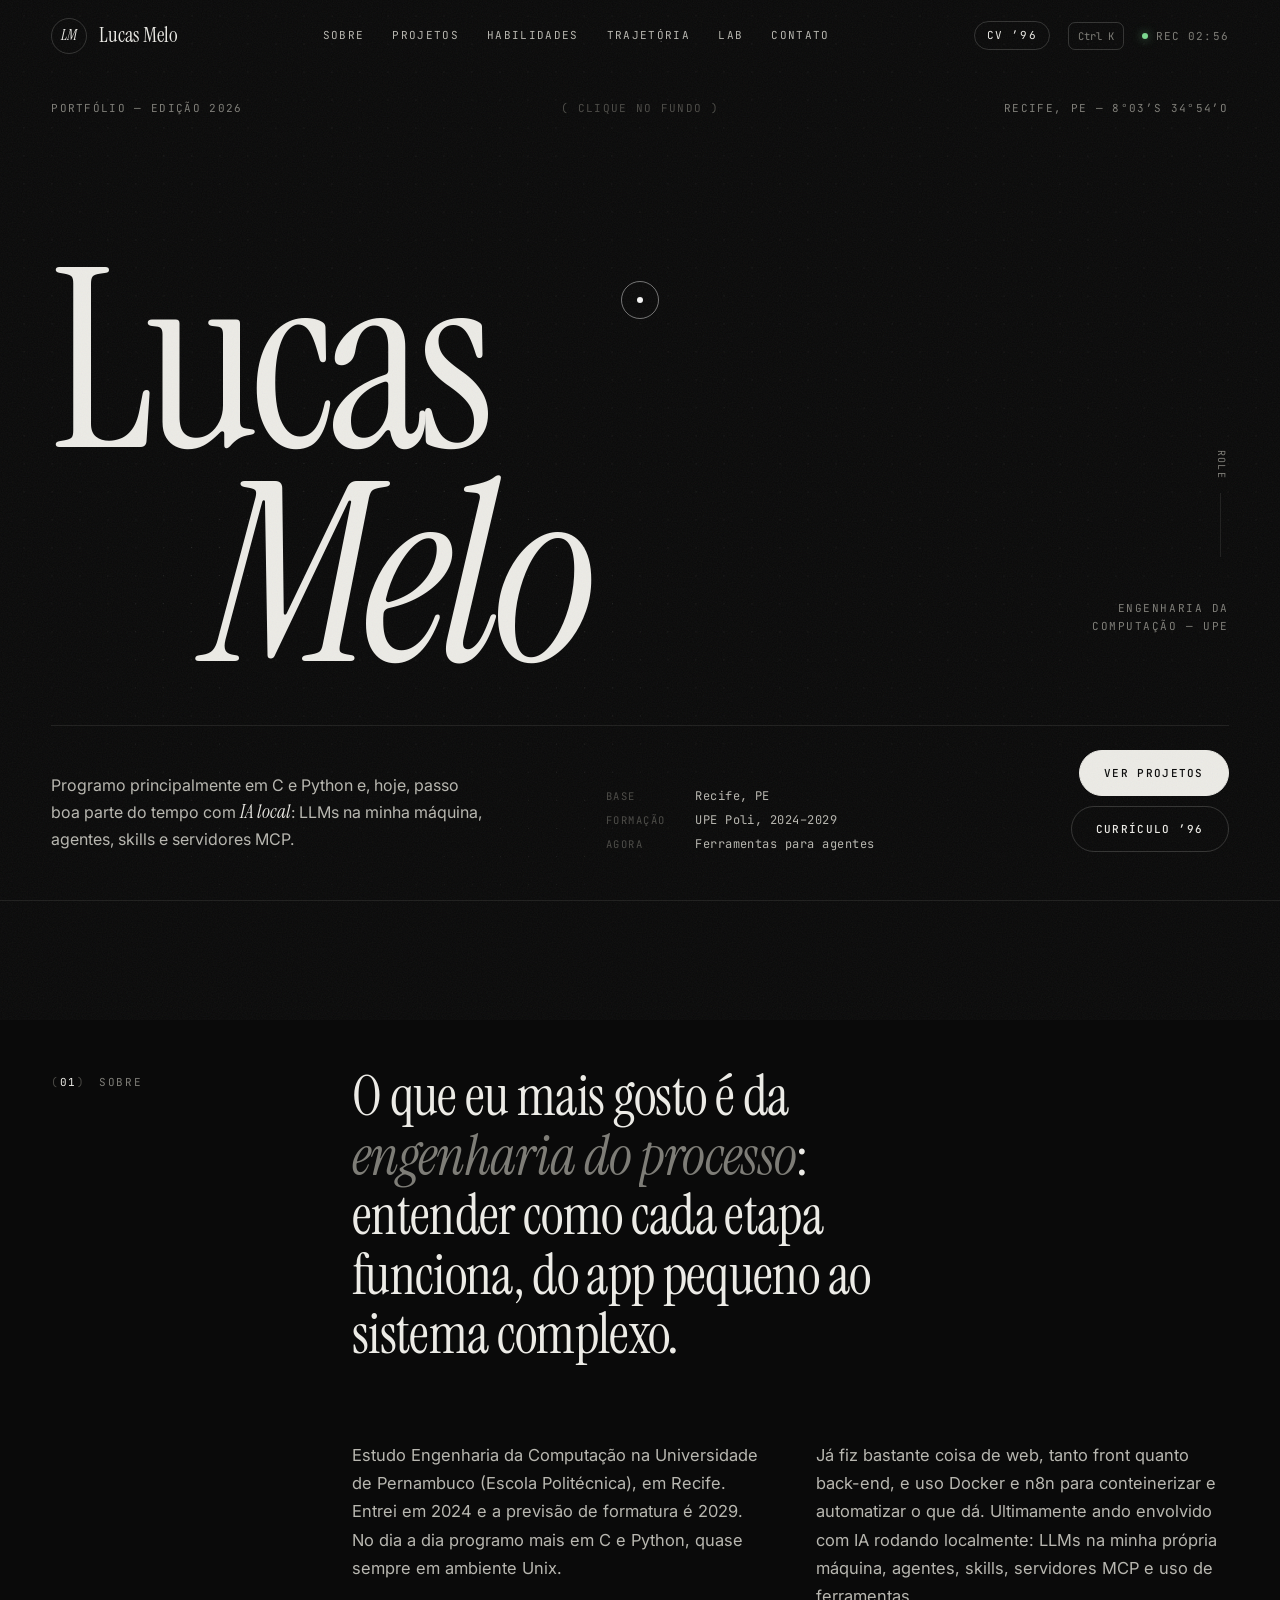
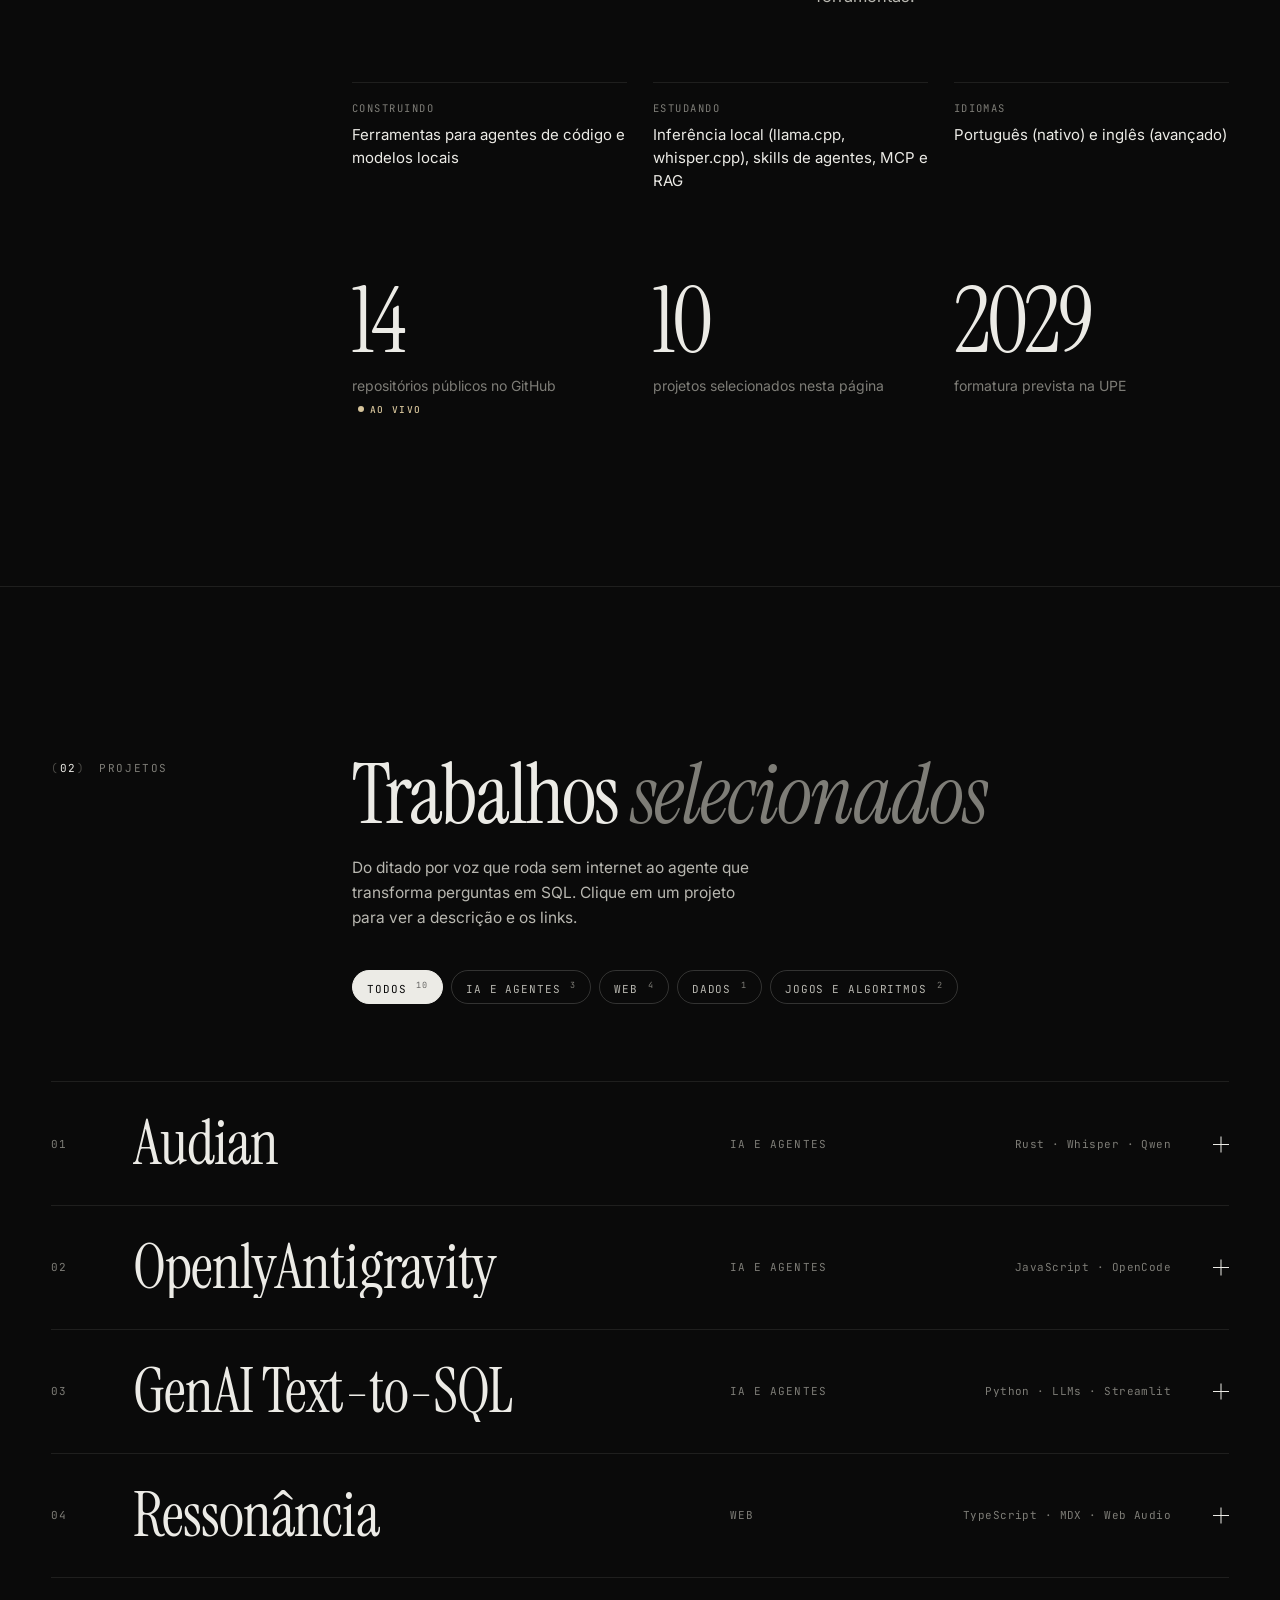
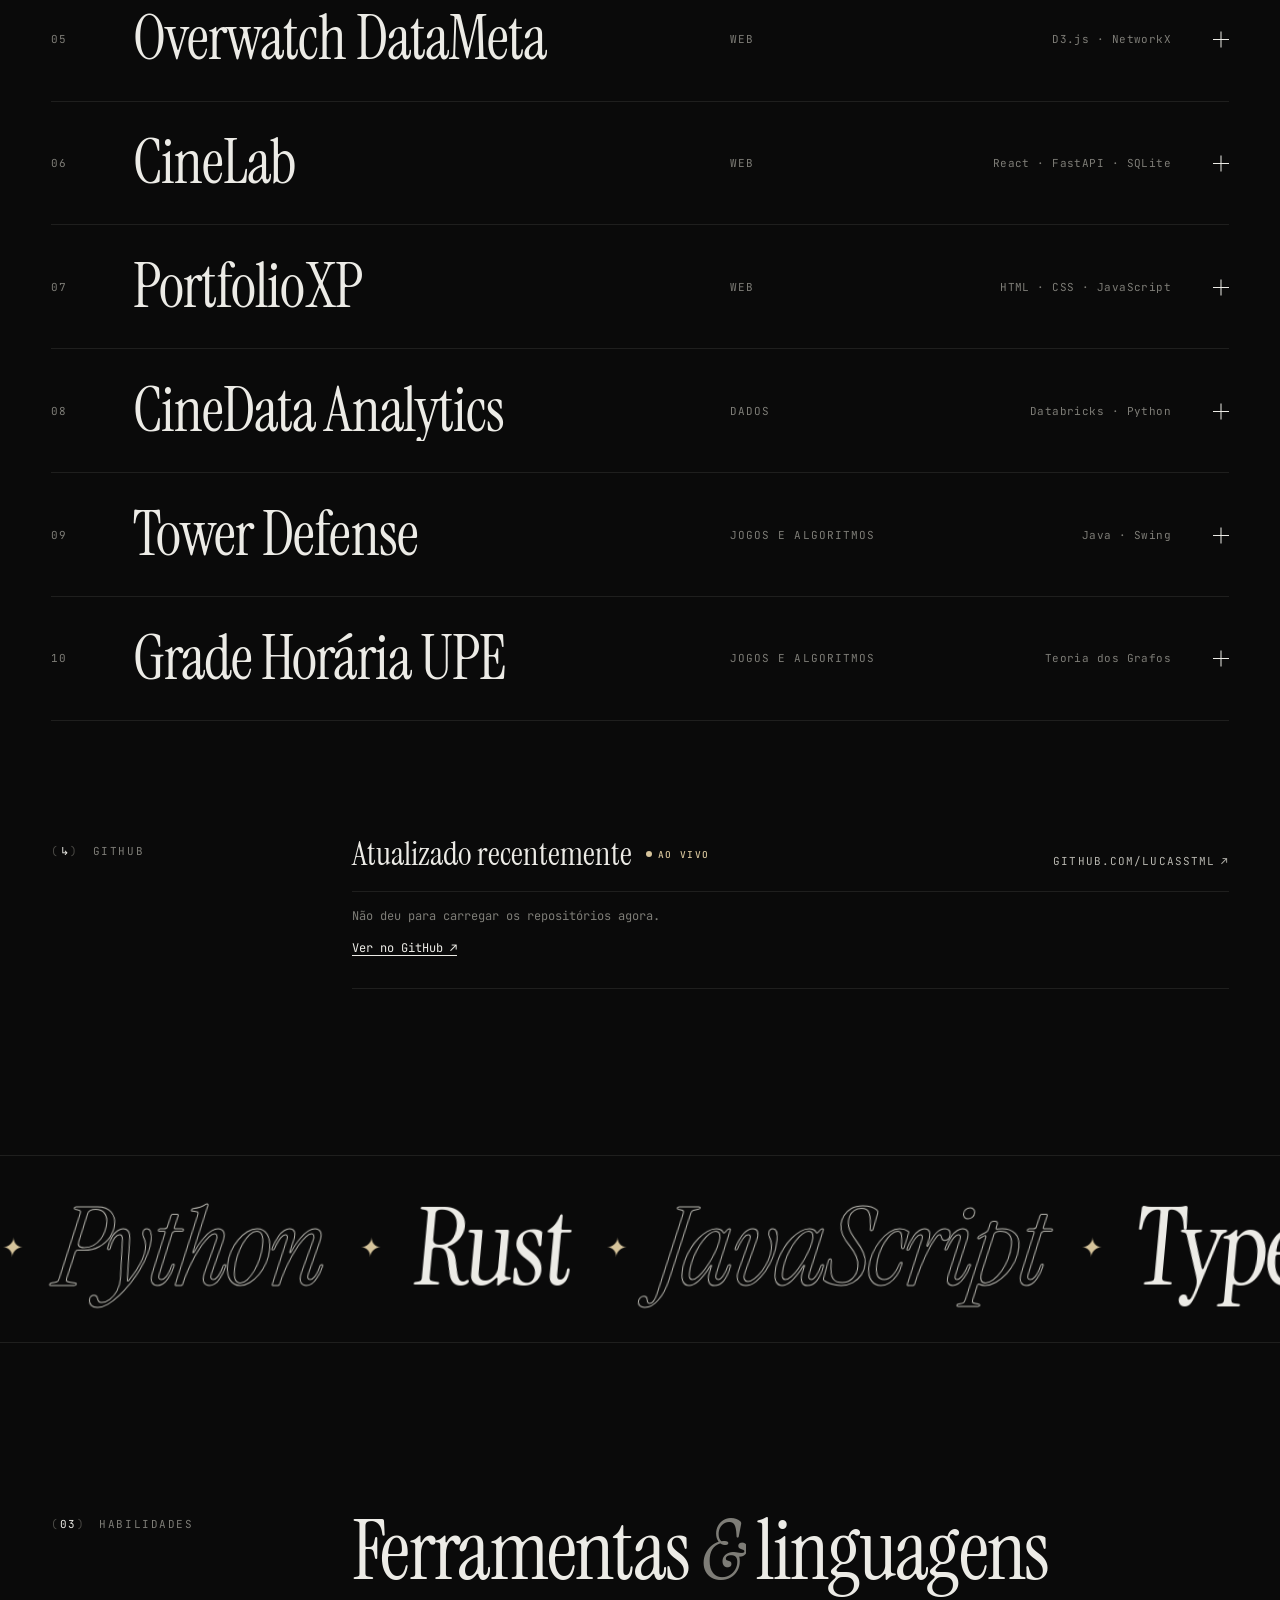
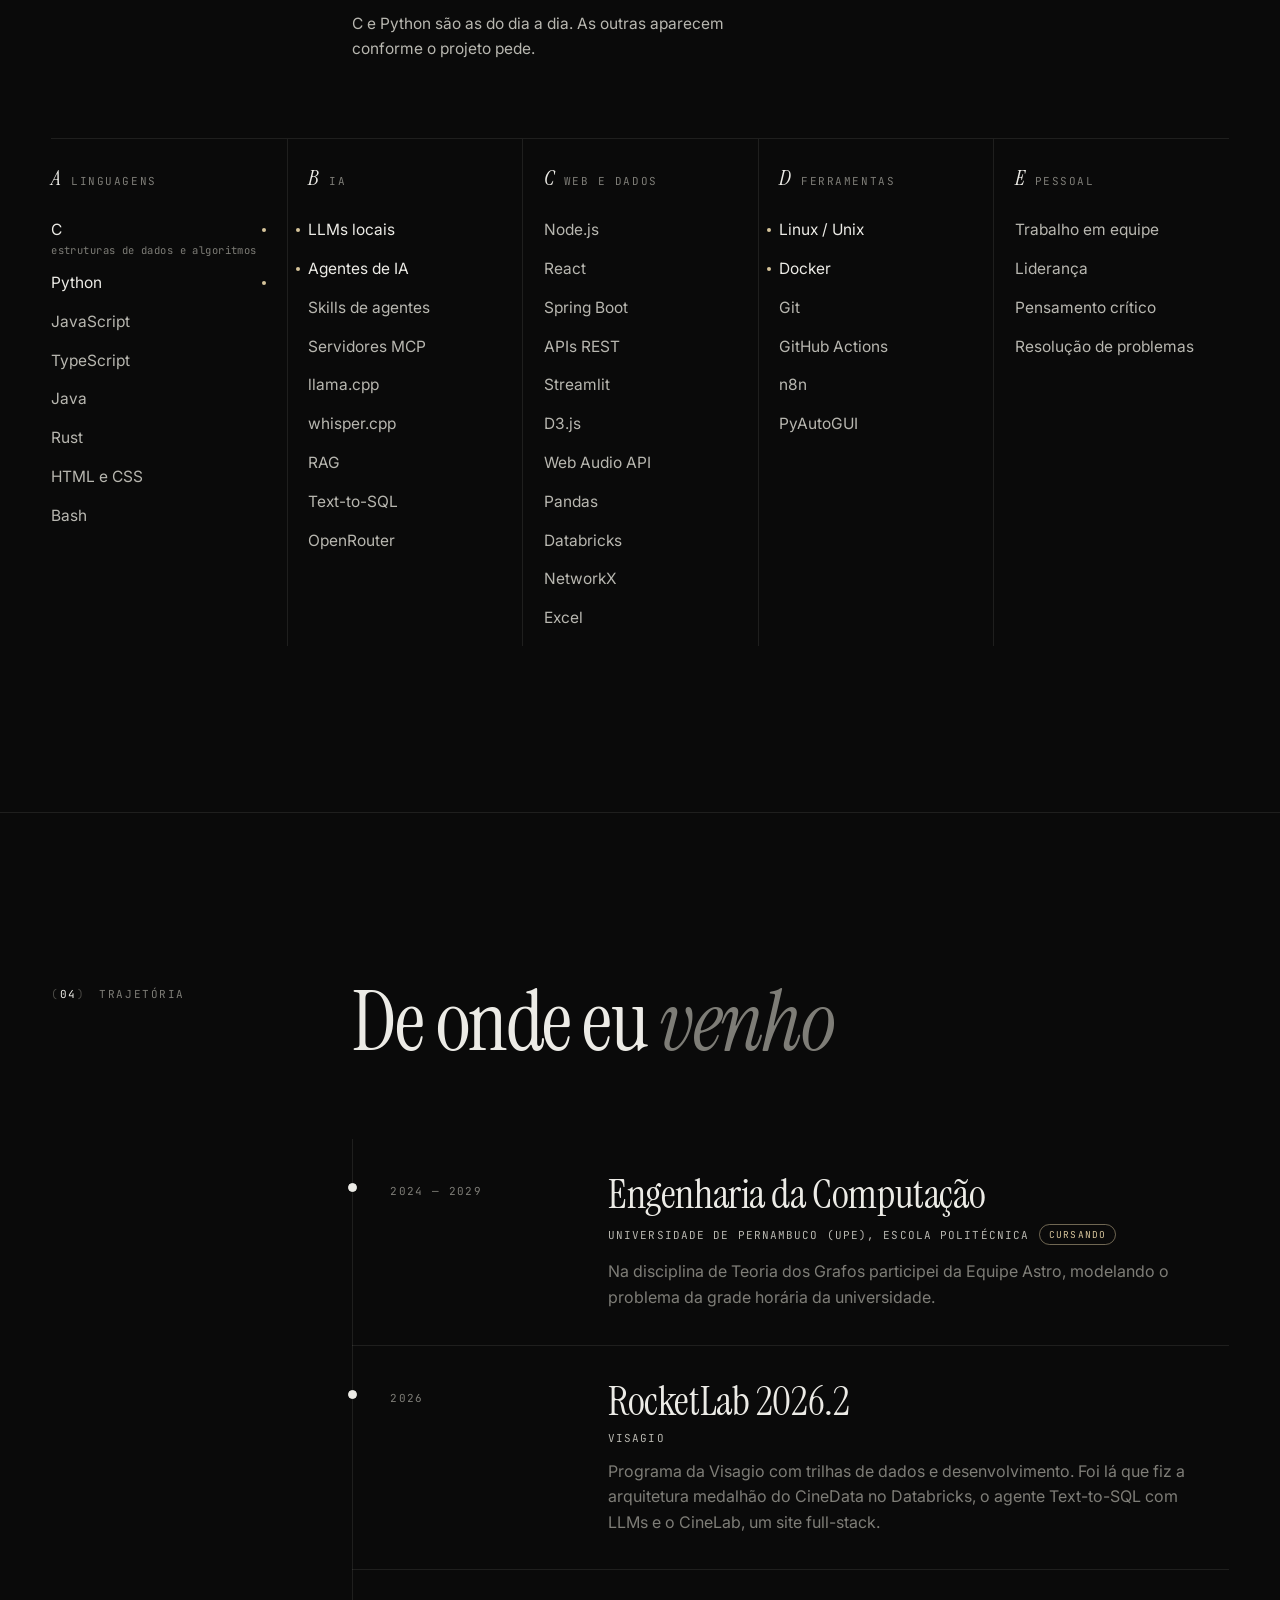
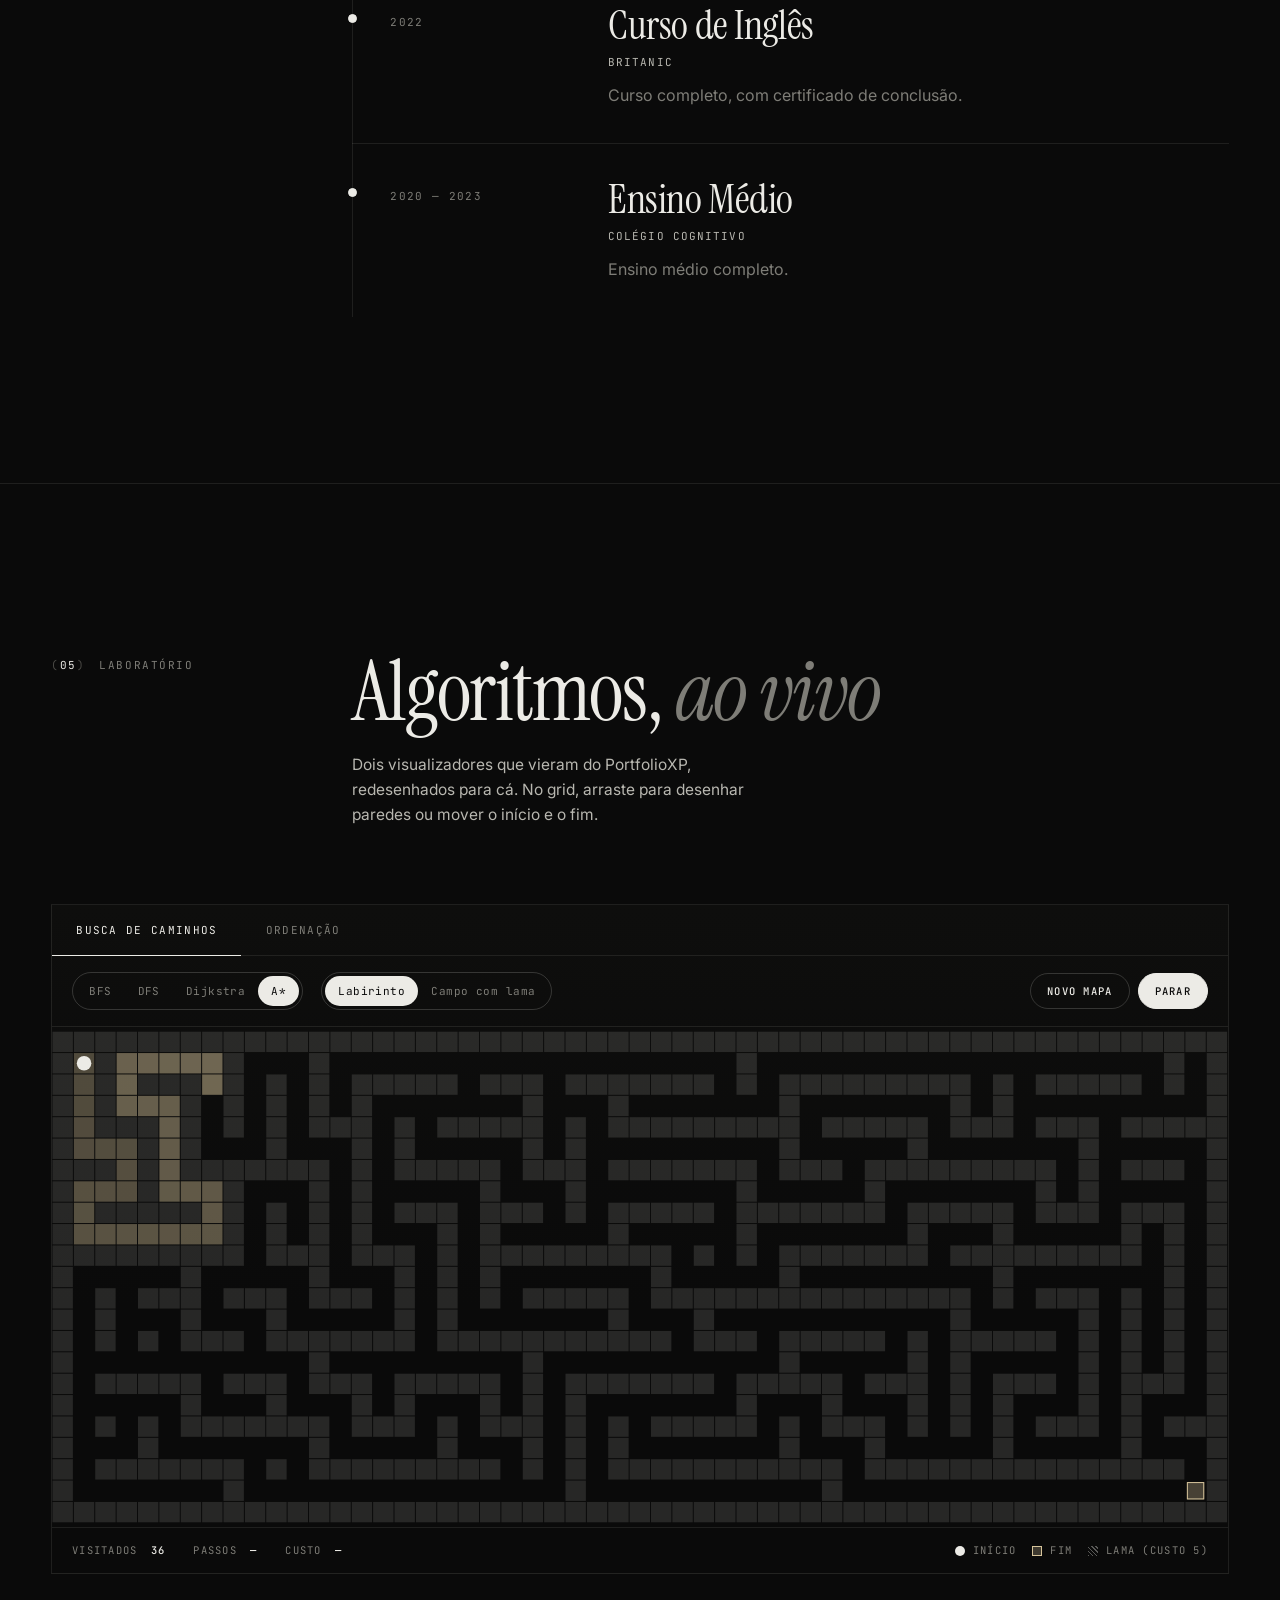
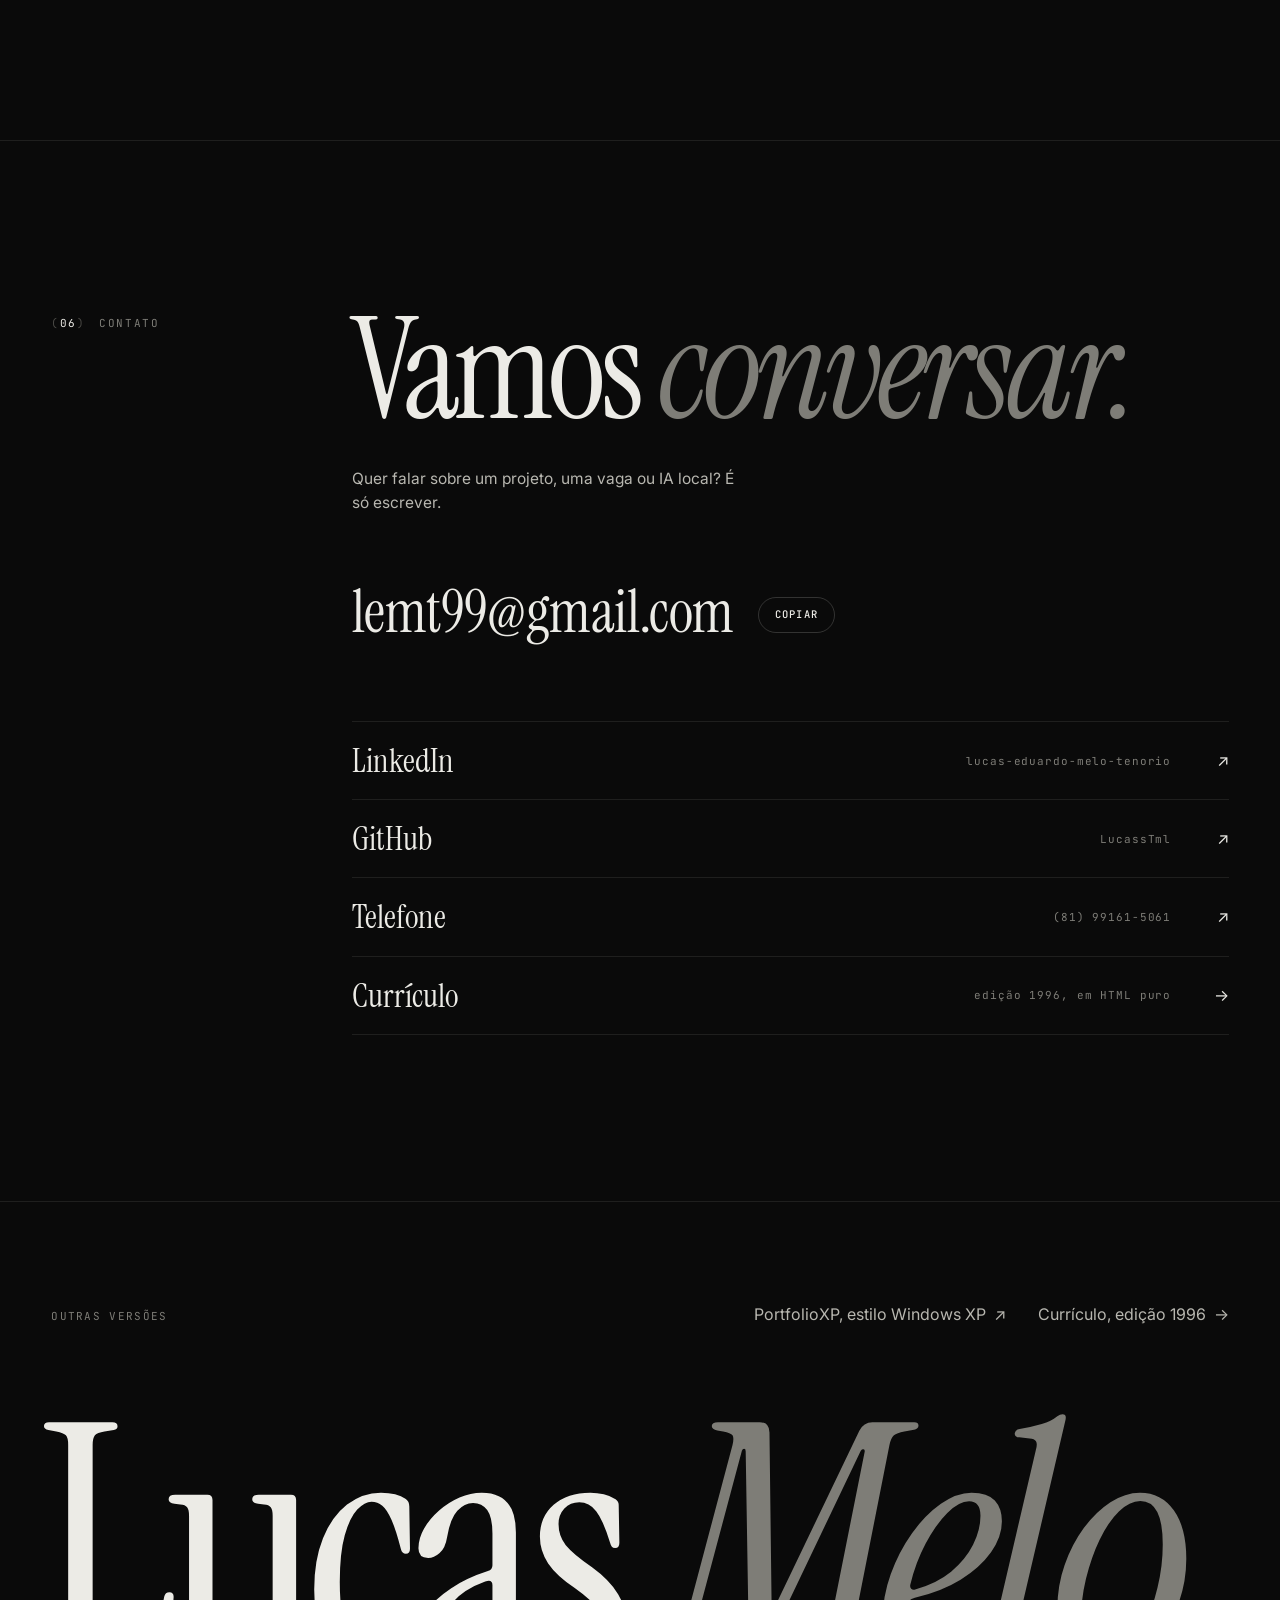
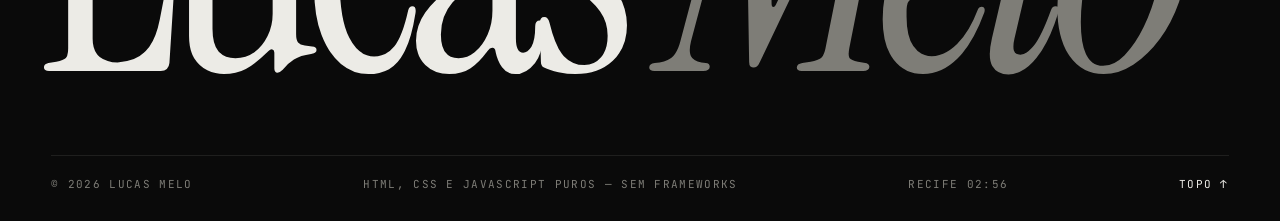
==== index.html @ accea0d7 "Portfólio moderno: preto, tipografia editorial e animações Mesmo conteúdo do PortfolioXP num site de" ====
<!DOCTYPE html>
<html lang="pt-BR">
<head>
<meta charset="UTF-8">
<meta name="viewport" content="width=device-width, initial-scale=1, viewport-fit=cover">
<title>Lucas Melo — Engenharia da Computação</title>
<meta name="description" content="Portfólio do Lucas Melo, estudante de Engenharia da Computação na UPE (Recife). Projetos com IA local, agentes, web e dados, trajetória e contato.">
<meta name="author" content="Lucas Melo">
<meta name="theme-color" content="#0a0a0a">
<meta name="color-scheme" content="dark">
<link rel="canonical" href="https://lucasstml.github.io/lucas-melo/">
<link rel="icon" href="assets/img/favicon.svg" type="image/svg+xml">
<meta property="og:type" content="website">
<meta property="og:locale" content="pt_BR">
<meta property="og:title" content="Lucas Melo — Engenharia da Computação">
<meta property="og:description" content="Projetos com IA local, agentes, web e dados. Estudante de Engenharia da Computação na UPE, em Recife.">
<meta property="og:url" content="https://lucasstml.github.io/lucas-melo/">
<script>
/* Marca que há JavaScript e decide, antes da primeira pintura, se a abertura roda.
   Se o main.js não carregar, a classe sai e o conteúdo aparece sem animação. */
(function(){
  var d=document.documentElement; d.classList.add('js');
  try{ if(sessionStorage.getItem('lm:intro')||matchMedia('(prefers-reduced-motion: reduce)').matches) d.classList.add('no-intro'); }catch(e){}
  setTimeout(function(){ if(!window.__lm) d.classList.remove('js'); }, 3000);
})();
</script>
<link rel="preconnect" href="https://fonts.googleapis.com">
<link rel="preconnect" href="https://fonts.gstatic.com" crossorigin>
<link rel="stylesheet" href="https://fonts.googleapis.com/css2?family=Instrument+Serif:ital@0;1&family=Inter:wght@300;400;500&family=JetBrains+Mono:wght@400;500&display=swap">
<link rel="stylesheet" href="assets/css/style.css?v=1.0.0">
<script src="assets/js/main.js?v=1.0.0" defer></script>
<script src="assets/js/lab.js?v=1.0.0" defer></script>
<script type="application/ld+json">
{
  "@context":"https://schema.org",
  "@type":"Person",
  "name":"Lucas Melo",
  "alternateName":"Lucas Eduardo Melo Tenorio",
  "url":"https://lucasstml.github.io/lucas-melo/",
  "jobTitle":"Estudante de Engenharia da Computação",
  "alumniOf":{"@type":"CollegeOrUniversity","name":"Universidade de Pernambuco (UPE), Escola Politécnica"},
  "address":{"@type":"PostalAddress","addressLocality":"Recife","addressRegion":"PE","addressCountry":"BR"},
  "knowsAbout":["C","Python","Rust","JavaScript","LLMs locais","Agentes de IA","MCP","Docker"],
  "sameAs":["https://github.com/LucassTml","https://www.linkedin.com/in/lucas-eduardo-melo-tenorio-05326a311/"]
}
</script>
</head>
<body>

<a class="skip" href="#conteudo">Pular para o conteúdo</a>

<!-- Abertura -->
<div class="intro" aria-hidden="true">
  <div class="intro-inner">
    <p class="intro-name"><span style="--i:0">L</span><span style="--i:1">u</span><span style="--i:2">c</span><span style="--i:3">a</span><span style="--i:4">s</span><span class="sp"></span><em><span style="--i:5">M</span><span style="--i:6">e</span><span style="--i:7">l</span><span style="--i:8">o</span></em></p>
    <div class="intro-bar"><span></span></div>
    <div class="intro-meta"><span>Portfólio — 2026</span><span class="intro-count">000</span></div>
  </div>
</div>

<!-- Cursor -->
<div class="cursor" aria-hidden="true">
  <div class="cursor-ring"><span class="cursor-label"></span></div>
  <div class="cursor-dot"></div>
</div>

<div class="progress" aria-hidden="true"></div>

<!-- Navegação -->
<header class="nav" data-nav>
  <a class="brand" href="#topo" aria-label="Lucas Melo, voltar ao topo"><span class="brand-mark">LM</span><span class="brand-name">Lucas Melo</span></a>
  <nav class="nav-links" aria-label="Principal">
    <a href="#sobre" data-roll>Sobre</a>
    <a href="#projetos" data-roll>Projetos</a>
    <a href="#habilidades" data-roll>Habilidades</a>
    <a href="#trajetoria" data-roll>Trajetória</a>
    <a href="#lab" data-roll>Lab</a>
    <a href="#contato" data-roll>Contato</a>
  </nav>
  <div class="nav-right">
    <a class="nav-cv" href="curriculo/" data-roll data-cursor="1996">CV ’96</a>
    <button class="kbd" type="button" data-palette-open aria-label="Abrir a paleta de comandos (Ctrl + K)"><span data-mod>Ctrl</span> K</button>
    <span class="clock" title="Hora local em Recife"><span class="clock-dot"></span>REC <time data-clock>--:--</time></span>
    <button class="menu-btn" type="button" aria-expanded="false" aria-controls="menu" data-menu-btn><span>Menu</span><i></i></button>
  </div>
</header>

<div class="menu" id="menu" data-menu hidden>
  <nav aria-label="Menu">
    <a href="#sobre" style="--i:0"><small>01</small>Sobre</a>
    <a href="#projetos" style="--i:1"><small>02</small>Projetos</a>
    <a href="#habilidades" style="--i:2"><small>03</small>Habilidades</a>
    <a href="#trajetoria" style="--i:3"><small>04</small>Trajetória</a>
    <a href="#lab" style="--i:4"><small>05</small>Laboratório</a>
    <a href="#contato" style="--i:5"><small>06</small>Contato</a>
  </nav>
  <div class="menu-foot">
    <a href="curriculo/">Currículo, edição 1996 →</a>
    <a href="https://lucasstml.github.io/PortfolioXP/" target="_blank" rel="noopener">PortfolioXP ↗</a>
  </div>
</div>

<main id="conteudo">

  <!-- HERO -->
  <section class="hero" id="topo" aria-label="Apresentação">
    <canvas class="hero-canvas" aria-hidden="true"></canvas>
    <div class="hero-inner wrap">
      <div class="hero-top">
        <p class="mono hero-in" style="--d:0">Portfólio — Edição 2026</p>
        <p class="mono hero-in" style="--d:1">Recife, PE — 8°03′S 34°54′O</p>
      </div>
      <div class="hero-title-wrap">
        <h1 class="hero-title" aria-label="Lucas Melo">
          <span class="line"><span class="chars" data-chars aria-hidden="true">Lucas</span></span>
          <span class="line"><em class="chars" data-chars aria-hidden="true">Melo</em></span>
        </h1>
        <p class="hero-role hero-in" style="--d:6">Engenharia da<br>Computação — UPE</p>
      </div>
      <div class="hero-bottom">
        <p class="hero-lead hero-in" style="--d:4">Programo principalmente em C e Python e, hoje, passo boa parte do tempo com <em>IA local</em>: LLMs na minha máquina, agentes, skills e servidores MCP.</p>
        <ul class="hero-facts hero-in" style="--d:5">
          <li><span>Base</span>Recife, PE</li>
          <li><span>Formação</span>UPE Poli, 2024–2029</li>
          <li><span>Agora</span>Ferramentas para agentes</li>
        </ul>
        <div class="hero-cta hero-in" style="--d:6">
          <a class="btn btn-solid" href="#projetos" data-magnetic><span>Ver projetos</span></a>
          <a class="btn" href="curriculo/" data-magnetic data-cursor="1996"><span>Currículo ’96</span></a>
        </div>
      </div>
      <a class="scroll-cue hero-in" style="--d:7" href="#sobre" aria-label="Rolar até Sobre"><span class="mono">Role</span><span class="scroll-line"></span></a>
    </div>
    <p class="hero-hint mono" aria-hidden="true">clique no fundo</p>
  </section>

  <!-- SOBRE -->
  <section class="section" id="sobre">
    <div class="wrap grid">
      <p class="label" data-reveal><span>01</span><b data-scramble>Sobre</b></p>
      <div class="col-main">
        <h2 class="statement" data-split>O que eu mais gosto é da <em>engenharia do processo</em>: entender como cada etapa funciona, do app pequeno ao sistema complexo.</h2>
        <div class="about-cols">
          <p data-reveal>Estudo Engenharia da Computação na Universidade de Pernambuco (Escola Politécnica), em Recife. Entrei em 2024 e a previsão de formatura é 2029. No dia a dia programo mais em C e Python, quase sempre em ambiente Unix.</p>
          <p data-reveal style="--rd:1">Já fiz bastante coisa de web, tanto front quanto back-end, e uso Docker e n8n para conteinerizar e automatizar o que dá. Ultimamente ando envolvido com IA rodando localmente: LLMs na minha própria máquina, agentes, skills, servidores MCP e uso de ferramentas.</p>
        </div>
        <dl class="facts">
          <div data-reveal><dt>Construindo</dt><dd>Ferramentas para agentes de código e modelos locais</dd></div>
          <div data-reveal style="--rd:1"><dt>Estudando</dt><dd>Inferência local (llama.cpp, whisper.cpp), skills de agentes, MCP e RAG</dd></div>
          <div data-reveal style="--rd:2"><dt>Idiomas</dt><dd>Português (nativo) e inglês (avançado)</dd></div>
        </dl>
        <div class="stats">
          <div class="stat" data-reveal><b data-count="14" data-gh-count>14</b><span>repositórios públicos no GitHub <i class="live" title="Atualizado pela API do GitHub">ao vivo</i></span></div>
          <div class="stat" data-reveal style="--rd:1"><b data-count="10">10</b><span>projetos selecionados nesta página</span></div>
          <div class="stat" data-reveal style="--rd:2"><b data-count="2029" data-from="2024">2029</b><span>formatura prevista na UPE</span></div>
        </div>
      </div>
    </div>
  </section>

  <!-- PROJETOS -->
  <section class="section" id="projetos">
    <div class="wrap grid">
      <p class="label" data-reveal><span>02</span><b data-scramble>Projetos</b></p>
      <div class="col-main">
        <div class="section-head">
          <h2 class="title" data-split>Trabalhos <em>selecionados</em></h2>
          <p class="section-sub" data-reveal>Do ditado por voz que roda sem internet ao agente que transforma perguntas em SQL. Clique em um projeto para ver a descrição e os links.</p>
        </div>
        <div class="filters" role="toolbar" aria-label="Filtrar projetos" data-reveal>
          <button class="filter" type="button" data-filter="all" aria-pressed="true">Todos <sup>10</sup></button>
          <button class="filter" type="button" data-filter="ia" aria-pressed="false">IA e agentes <sup>3</sup></button>
          <button class="filter" type="button" data-filter="web" aria-pressed="false">Web <sup>4</sup></button>
          <button class="filter" type="button" data-filter="dados" aria-pressed="false">Dados <sup>1</sup></button>
          <button class="filter" type="button" data-filter="jogos" aria-pressed="false">Jogos e algoritmos <sup>2</sup></button>
        </div>
      </div>
    </div>

    <div class="wrap">
      <ol class="projects" data-projects>
        <li class="project" data-cat="ia" data-preview="audian" id="projeto-audian">
          <div class="project-clip">
            <button class="project-row" type="button" aria-expanded="false" aria-controls="pd-audian" data-cursor="abrir">
              <span class="p-num">01</span><span class="p-name">Audian</span><span class="p-cat">IA e agentes</span><span class="p-stack">Rust · Whisper · Qwen</span><span class="p-icon" aria-hidden="true"></span>
            </button>
            <div class="project-detail" id="pd-audian">
              <div class="pd-inner">
                <p>Ditado por voz para Windows, open-source e inspirado no Wispr Flow. O reconhecimento de fala (Whisper ou Parakeet) e um LLM pequeno (Qwen) rodam no próprio computador, sem internet, e transformam o que você fala em texto bem escrito em qualquer programa.</p>
                <div class="pd-links"><a href="https://github.com/LucassTml/audian" target="_blank" rel="noopener">Código <i>↗</i></a><a href="https://github.com/LucassTml/audian/releases/latest" target="_blank" rel="noopener">Baixar <i>↗</i></a></div>
              </div>
            </div>
          </div>
        </li>
        <li class="project" data-cat="ia" data-preview="antigravity" id="projeto-openlyantigravity">
          <div class="project-clip">
            <button class="project-row" type="button" aria-expanded="false" aria-controls="pd-antigravity" data-cursor="abrir">
              <span class="p-num">02</span><span class="p-name">OpenlyAntigravity</span><span class="p-cat">IA e agentes</span><span class="p-stack">JavaScript · OpenCode</span><span class="p-icon" aria-hidden="true"></span>
            </button>
            <div class="project-detail" id="pd-antigravity">
              <div class="pd-inner">
                <p>Plugin para o OpenCode que usa o seu próprio Antigravity (agy) no terminal como agente. Assim dá para aproveitar o plano do Google que você já paga, sem chave de API paga e sem OAuth.</p>
                <div class="pd-links"><a href="https://github.com/LucassTml/OpenlyAntigravity" target="_blank" rel="noopener">Código <i>↗</i></a></div>
              </div>
            </div>
          </div>
        </li>
        <li class="project" data-cat="ia" data-preview="texttosql" id="projeto-text-to-sql">
          <div class="project-clip">
            <button class="project-row" type="button" aria-expanded="false" aria-controls="pd-texttosql" data-cursor="abrir">
              <span class="p-num">03</span><span class="p-name">GenAI Text-to-SQL</span><span class="p-cat">IA e agentes</span><span class="p-stack">Python · LLMs · Streamlit</span><span class="p-icon" aria-hidden="true"></span>
            </button>
            <div class="project-detail" id="pd-texttosql">
              <div class="pd-inner">
                <p>Agente que transforma perguntas em português em consultas SQL sobre a camada Gold do CineData, no Databricks. Tem guardrails, busca semântica, troca de modelo pelo OpenRouter e interface em Streamlit.</p>
                <div class="pd-links"><a href="https://github.com/LucassTml/GenAI-WebInterface-RocketLab-2026_2" target="_blank" rel="noopener">Código <i>↗</i></a></div>
              </div>
            </div>
          </div>
        </li>
        <li class="project" data-cat="web" data-preview="ressonancia" id="projeto-ressonancia">
          <div class="project-clip">
            <button class="project-row" type="button" aria-expanded="false" aria-controls="pd-ressonancia" data-cursor="abrir">
              <span class="p-num">04</span><span class="p-name">Ressonância</span><span class="p-cat">Web</span><span class="p-stack">TypeScript · MDX · Web Audio</span><span class="p-icon" aria-hidden="true"></span>
            </button>
            <div class="project-detail" id="pd-ressonancia">
              <div class="pd-inner">
                <p>Enciclopédia interativa de áudio, psicoacústica e fones IEM, em português e inglês. Tem dezenas de laboratórios em Web Audio que processam o som direto no navegador.</p>
                <div class="pd-links"><a href="https://ressonancia-one.vercel.app" target="_blank" rel="noopener">Abrir site <i>↗</i></a><a href="https://github.com/LucassTml/ressonancia" target="_blank" rel="noopener">Código <i>↗</i></a></div>
              </div>
            </div>
          </div>
        </li>
        <li class="project" data-cat="web" data-preview="overwatch" id="projeto-overwatch">
          <div class="project-clip">
            <button class="project-row" type="button" aria-expanded="false" aria-controls="pd-overwatch" data-cursor="abrir">
              <span class="p-num">05</span><span class="p-name">Overwatch DataMeta</span><span class="p-cat">Web</span><span class="p-stack">D3.js · NetworkX</span><span class="p-icon" aria-hidden="true"></span>
            </button>
            <div class="project-detail" id="pd-overwatch">
              <div class="pd-inner">
                <p>Grafo interativo dos heróis de Overwatch 2, com funções, habilidades, counters e sinergias. O protótipo foi feito em Python com NetworkX e a versão final em D3.js.</p>
                <div class="pd-links"><a href="https://overwatch-data-meta.vercel.app" target="_blank" rel="noopener">Abrir site <i>↗</i></a><a href="https://github.com/LucassTml/Overwatch-DataMeta" target="_blank" rel="noopener">Código <i>↗</i></a></div>
              </div>
            </div>
          </div>
        </li>
        <li class="project" data-cat="web" data-preview="cinelab" id="projeto-cinelab">
          <div class="project-clip">
            <button class="project-row" type="button" aria-expanded="false" aria-controls="pd-cinelab" data-cursor="abrir">
              <span class="p-num">06</span><span class="p-name">CineLab</span><span class="p-cat">Web</span><span class="p-stack">React · FastAPI · SQLite</span><span class="p-icon" aria-hidden="true"></span>
            </button>
            <div class="project-detail" id="pd-cinelab">
              <div class="pd-inner">
                <p>Site completo, com front e back-end, para gerenciar um catálogo de filmes: cadastro, edição, busca, catálogo paginado e avaliações com nota e resenha. Foi uma atividade do RocketLab 2026.2.</p>
                <div class="pd-links"><a href="https://github.com/LucassTml/CineLab_RocketLab2026.2" target="_blank" rel="noopener">Código <i>↗</i></a></div>
              </div>
            </div>
          </div>
        </li>
        <li class="project" data-cat="web" data-preview="portfolioxp" id="projeto-portfolioxp">
          <div class="project-clip">
            <button class="project-row" type="button" aria-expanded="false" aria-controls="pd-portfolioxp" data-cursor="abrir">
              <span class="p-num">07</span><span class="p-name">PortfolioXP</span><span class="p-cat">Web</span><span class="p-stack">HTML · CSS · JavaScript</span><span class="p-icon" aria-hidden="true"></span>
            </button>
            <div class="project-detail" id="pd-portfolioxp">
              <div class="pd-inner">
                <p>A versão interativa deste portfólio: um sistema operacional no estilo do Windows XP, com janelas, menu Iniciar, terminal, dois jogos e visualizadores de algoritmos. Tudo em HTML, CSS e JavaScript puros, sem biblioteca nenhuma.</p>
                <div class="pd-links"><a href="https://lucasstml.github.io/PortfolioXP/" target="_blank" rel="noopener">Abrir site <i>↗</i></a><a href="https://github.com/LucassTml/PortfolioXP" target="_blank" rel="noopener">Código <i>↗</i></a></div>
              </div>
            </div>
          </div>
        </li>
        <li class="project" data-cat="dados" data-preview="cinedata" id="projeto-cinedata">
          <div class="project-clip">
            <button class="project-row" type="button" aria-expanded="false" aria-controls="pd-cinedata" data-cursor="abrir">
              <span class="p-num">08</span><span class="p-name">CineData Analytics</span><span class="p-cat">Dados</span><span class="p-stack">Databricks · Python</span><span class="p-icon" aria-hidden="true"></span>
            </button>
            <div class="project-detail" id="pd-cinedata">
              <div class="pd-inner">
                <p>Arquitetura medalhão (bronze, prata e ouro) no Databricks, feita no RocketLab 2026.2 da Visagio. A camada ouro é a base que o agente Text-to-SQL consulta.</p>
                <div class="pd-links"><a href="https://github.com/LucassTml/CineData-Analytics-DataBricks" target="_blank" rel="noopener">Código <i>↗</i></a></div>
              </div>
            </div>
          </div>
        </li>
        <li class="project" data-cat="jogos" data-preview="tower" id="projeto-tower-defense">
          <div class="project-clip">
            <button class="project-row" type="button" aria-expanded="false" aria-controls="pd-tower" data-cursor="abrir">
              <span class="p-num">09</span><span class="p-name">Tower Defense</span><span class="p-cat">Jogos e algoritmos</span><span class="p-stack">Java · Swing</span><span class="p-icon" aria-hidden="true"></span>
            </button>
            <div class="project-detail" id="pd-tower">
              <div class="pd-inner">
                <p>Um tower defense completo, feito em Java com a biblioteca Swing.</p>
                <div class="pd-links"><a href="https://github.com/LucassTml/Projeto-TowerDefense" target="_blank" rel="noopener">Código <i>↗</i></a></div>
              </div>
            </div>
          </div>
        </li>
        <li class="project" data-cat="jogos" data-preview="grade" id="projeto-grade-horaria">
          <div class="project-clip">
            <button class="project-row" type="button" aria-expanded="false" aria-controls="pd-grade" data-cursor="abrir">
              <span class="p-num">10</span><span class="p-name">Grade Horária UPE</span><span class="p-cat">Jogos e algoritmos</span><span class="p-stack">Teoria dos Grafos</span><span class="p-icon" aria-hidden="true"></span>
            </button>
            <div class="project-detail" id="pd-grade">
              <div class="pd-inner">
                <p>Minha parte na Equipe Astro da disciplina de Teoria dos Grafos: modelar o problema da grade horária da UPE de um jeito que o resto do time entendesse, em diagrama e em texto, sempre ligado ao código e às estratégias de implementação.</p>
                <div class="pd-links"><a href="https://github.com/LucassTml/Grade-Horaria-UPE-Modelagem_Problema_Grafos" target="_blank" rel="noopener">Código <i>↗</i></a></div>
              </div>
            </div>
          </div>
        </li>
      </ol>
    </div>

    <div class="wrap grid gh">
      <p class="label" data-reveal><span>↳</span><b>GitHub</b></p>
      <div class="col-main">
        <div class="gh-head" data-reveal>
          <h3>Atualizado recentemente <i class="live">ao vivo</i></h3>
          <a class="link-arrow" href="https://github.com/LucassTml" target="_blank" rel="noopener">github.com/LucassTml <i>↗</i></a>
        </div>
        <ul class="gh-feed" data-gh-feed data-reveal>
          <li class="gh-loading">Carregando repositórios…</li>
        </ul>
      </div>
    </div>

    <div class="preview" aria-hidden="true" data-preview-box>
      <canvas></canvas>
      <div class="preview-foot"><span data-preview-name></span><span data-preview-n></span></div>
    </div>
  </section>

  <!-- Faixa de tecnologias -->
  <div class="marquee" aria-hidden="true" data-marquee>
    <div class="marquee-track">
      <span>C</span><i>✦</i><span><em>Python</em></span><i>✦</i><span>Rust</span><i>✦</i><span><em>JavaScript</em></span><i>✦</i><span>TypeScript</span><i>✦</i><span><em>llama.cpp</em></span><i>✦</i><span>MCP</span><i>✦</i><span><em>Docker</em></span><i>✦</i><span>Java</span><i>✦</i><span><em>Linux</em></span><i>✦</i><span>n8n</span><i>✦</i><span><em>Databricks</em></span><i>✦</i>
    </div>
  </div>

  <!-- HABILIDADES -->
  <section class="section" id="habilidades">
    <div class="wrap grid">
      <p class="label" data-reveal><span>03</span><b data-scramble>Habilidades</b></p>
      <div class="col-main">
        <div class="section-head">
          <h2 class="title" data-split>Ferramentas <em>&amp;</em> linguagens</h2>
          <p class="section-sub" data-reveal>C e Python são as do dia a dia. As outras aparecem conforme o projeto pede.</p>
        </div>
      </div>
    </div>
    <div class="wrap">
      <div class="skills">
        <div class="skill-group" data-reveal>
          <h3><span>A</span>Linguagens</h3>
          <ul>
            <li class="is-main">C <small>estruturas de dados e algoritmos</small></li>
            <li class="is-main">Python</li>
            <li>JavaScript</li><li>TypeScript</li><li>Java</li><li>Rust</li><li>HTML e CSS</li><li>Bash</li>
          </ul>
        </div>
        <div class="skill-group" data-reveal style="--rd:1">
          <h3><span>B</span>IA</h3>
          <ul>
            <li class="is-main">LLMs locais</li><li class="is-main">Agentes de IA</li><li>Skills de agentes</li><li>Servidores MCP</li><li>llama.cpp</li><li>whisper.cpp</li><li>RAG</li><li>Text-to-SQL</li><li>OpenRouter</li>
          </ul>
        </div>
        <div class="skill-group" data-reveal style="--rd:2">
          <h3><span>C</span>Web e dados</h3>
          <ul>
            <li>Node.js</li><li>React</li><li>Spring Boot</li><li>APIs REST</li><li>Streamlit</li><li>D3.js</li><li>Web Audio API</li><li>Pandas</li><li>Databricks</li><li>NetworkX</li><li>Excel</li>
          </ul>
        </div>
        <div class="skill-group" data-reveal style="--rd:3">
          <h3><span>D</span>Ferramentas</h3>
          <ul>
            <li class="is-main">Linux / Unix</li><li class="is-main">Docker</li><li>Git</li><li>GitHub Actions</li><li>n8n</li><li>PyAutoGUI</li>
          </ul>
        </div>
        <div class="skill-group" data-reveal style="--rd:4">
          <h3><span>E</span>Pessoal</h3>
          <ul>
            <li>Trabalho em equipe</li><li>Liderança</li><li>Pensamento crítico</li><li>Resolução de problemas</li>
          </ul>
        </div>
      </div>
    </div>
  </section>

  <!-- TRAJETÓRIA -->
  <section class="section" id="trajetoria">
    <div class="wrap grid">
      <p class="label" data-reveal><span>04</span><b data-scramble>Trajetória</b></p>
      <div class="col-main">
        <h2 class="title" data-split>De onde eu <em>venho</em></h2>
        <ol class="timeline" data-timeline>
          <li class="tl-item" data-reveal>
            <p class="tl-when mono">2024 — 2029</p>
            <div class="tl-body">
              <h3>Engenharia da Computação</h3>
              <p class="tl-where">Universidade de Pernambuco (UPE), Escola Politécnica <span class="tag">cursando</span></p>
              <p>Na disciplina de Teoria dos Grafos participei da Equipe Astro, modelando o problema da grade horária da universidade.</p>
            </div>
          </li>
          <li class="tl-item" data-reveal>
            <p class="tl-when mono">2026</p>
            <div class="tl-body">
              <h3>RocketLab 2026.2</h3>
              <p class="tl-where">Visagio</p>
              <p>Programa da Visagio com trilhas de dados e desenvolvimento. Foi lá que fiz a arquitetura medalhão do CineData no Databricks, o agente Text-to-SQL com LLMs e o CineLab, um site full-stack.</p>
            </div>
          </li>
          <li class="tl-item" data-reveal>
            <p class="tl-when mono">2022</p>
            <div class="tl-body">
              <h3>Curso de Inglês</h3>
              <p class="tl-where">Britanic</p>
              <p>Curso completo, com certificado de conclusão.</p>
            </div>
          </li>
          <li class="tl-item" data-reveal>
            <p class="tl-when mono">2020 — 2023</p>
            <div class="tl-body">
              <h3>Ensino Médio</h3>
              <p class="tl-where">Colégio Cognitivo</p>
              <p>Ensino médio completo.</p>
            </div>
          </li>
        </ol>
      </div>
    </div>
  </section>

  <!-- LABORATÓRIO -->
  <section class="section" id="lab">
    <div class="wrap grid">
      <p class="label" data-reveal><span>05</span><b data-scramble>Laboratório</b></p>
      <div class="col-main">
        <div class="section-head">
          <h2 class="title" data-split>Algoritmos, <em>ao vivo</em></h2>
          <p class="section-sub" data-reveal>Dois visualizadores que vieram do PortfolioXP, redesenhados para cá. No grid, arraste para desenhar paredes ou mover o início e o fim.</p>
        </div>
      </div>
    </div>
    <div class="wrap">
      <div class="lab" data-lab data-reveal>
        <div class="lab-tabs" role="tablist" aria-label="Visualizadores">
          <button class="lab-tab" role="tab" type="button" id="tab-path" aria-selected="true" aria-controls="panel-path">Busca de caminhos</button>
          <button class="lab-tab" role="tab" type="button" id="tab-sort" aria-selected="false" aria-controls="panel-sort" tabindex="-1">Ordenação</button>
          <span class="lab-tab-line" aria-hidden="true"></span>
        </div>

        <div class="lab-panel" role="tabpanel" id="panel-path" aria-labelledby="tab-path">
          <div class="lab-bar">
            <div class="seg" role="radiogroup" aria-label="Algoritmo de busca" data-path-algo>
              <button type="button" role="radio" aria-checked="false" data-v="bfs">BFS</button>
              <button type="button" role="radio" aria-checked="false" data-v="dfs">DFS</button>
              <button type="button" role="radio" aria-checked="false" data-v="dijkstra">Dijkstra</button>
              <button type="button" role="radio" aria-checked="true" data-v="astar">A*</button>
            </div>
            <div class="seg" role="radiogroup" aria-label="Tipo de mapa" data-path-map>
              <button type="button" role="radio" aria-checked="true" data-v="maze">Labirinto</button>
              <button type="button" role="radio" aria-checked="false" data-v="field">Campo com lama</button>
            </div>
            <div class="lab-actions">
              <button class="btn btn-sm" type="button" data-path-new>Novo mapa</button>
              <button class="btn btn-sm btn-solid" type="button" data-path-run>Buscar</button>
            </div>
          </div>
          <div class="lab-stage">
            <canvas class="lab-canvas" data-path-canvas aria-label="Grid da busca de caminhos" role="img"></canvas>
          </div>
          <div class="lab-foot mono">
            <span>Visitados <b data-path-visited>0</b></span>
            <span>Passos <b data-path-steps>—</b></span>
            <span>Custo <b data-path-cost>—</b></span>
            <span class="lab-legend"><i class="lg-start"></i>início <i class="lg-end"></i>fim <i class="lg-mud"></i>lama (custo 5)</span>
          </div>
        </div>

        <div class="lab-panel" role="tabpanel" id="panel-sort" aria-labelledby="tab-sort" hidden>
          <div class="lab-bar">
            <div class="seg" role="radiogroup" aria-label="Algoritmo de ordenação" data-sort-algo>
              <button type="button" role="radio" aria-checked="false" data-v="bubble">Bubble</button>
              <button type="button" role="radio" aria-checked="false" data-v="insertion">Insertion</button>
              <button type="button" role="radio" aria-checked="false" data-v="selection">Selection</button>
              <button type="button" role="radio" aria-checked="true" data-v="merge">Merge</button>
              <button type="button" role="radio" aria-checked="false" data-v="quick">Quick</button>
              <button type="button" role="radio" aria-checked="false" data-v="heap">Heap</button>
            </div>
            <label class="speed mono">Velocidade <input type="range" min="1" max="10" value="5" data-sort-speed></label>
            <div class="lab-actions">
              <button class="btn btn-sm" type="button" data-sort-shuffle>Embaralhar</button>
              <button class="btn btn-sm btn-solid" type="button" data-sort-run>Ordenar</button>
            </div>
          </div>
          <div class="lab-stage">
            <canvas class="lab-canvas" data-sort-canvas aria-label="Barras da ordenação" role="img"></canvas>
          </div>
          <div class="lab-foot mono">
            <span>Comparações <b data-sort-cmp>0</b></span>
            <span>Escritas <b data-sort-writes>0</b></span>
            <span>Complexidade <b data-sort-big>O(n log n)</b></span>
          </div>
        </div>
      </div>
    </div>
  </section>

  <!-- CONTATO -->
  <section class="section contact" id="contato">
    <div class="wrap grid">
      <p class="label" data-reveal><span>06</span><b data-scramble>Contato</b></p>
      <div class="col-main">
        <h2 class="contact-title" data-split>Vamos <em>conversar.</em></h2>
        <p class="section-sub" data-reveal>Quer falar sobre um projeto, uma vaga ou IA local? É só escrever.</p>
        <div class="mail" data-reveal>
          <a class="mail-link" href="mailto:lemt99@gmail.com" data-cursor="escrever">lemt99@gmail.com</a>
          <button class="btn btn-sm" type="button" data-copy="lemt99@gmail.com" data-magnetic><span>Copiar</span></button>
        </div>
        <ul class="contact-list">
          <li data-reveal><a href="https://www.linkedin.com/in/lucas-eduardo-melo-tenorio-05326a311/" target="_blank" rel="noopener"><span>LinkedIn</span><small>lucas-eduardo-melo-tenorio</small><i>↗</i></a></li>
          <li data-reveal style="--rd:1"><a href="https://github.com/LucassTml" target="_blank" rel="noopener"><span>GitHub</span><small>LucassTml</small><i>↗</i></a></li>
          <li data-reveal style="--rd:2"><a href="tel:+5581991615061"><span>Telefone</span><small>(81) 99161-5061</small><i>↗</i></a></li>
          <li data-reveal style="--rd:3"><a href="curriculo/"><span>Currículo</span><small>edição 1996, em HTML puro</small><i>→</i></a></li>
        </ul>
      </div>
    </div>
  </section>
</main>

<footer class="footer">
  <div class="wrap">
    <div class="footer-top">
      <p class="mono">Outras versões</p>
      <a class="link-arrow" href="https://lucasstml.github.io/PortfolioXP/" target="_blank" rel="noopener">PortfolioXP, estilo Windows XP <i>↗</i></a>
      <a class="link-arrow" href="curriculo/">Currículo, edição 1996 <i>→</i></a>
    </div>
    <p class="wordmark" aria-hidden="true" data-wordmark><span>Lucas</span> <em>Melo</em></p>
    <div class="footer-bottom mono">
      <span>© 2026 Lucas Melo</span>
      <span>HTML, CSS e JavaScript puros — sem frameworks</span>
      <span>Recife <time data-clock>--:--</time></span>
      <a href="#topo" data-roll>Topo ↑</a>
    </div>
  </div>
</footer>

<!-- Paleta de comandos -->
<div class="palette" data-palette hidden>
  <div class="palette-backdrop" data-palette-close></div>
  <div class="palette-box" role="dialog" aria-modal="true" aria-label="Paleta de comandos">
    <div class="palette-input">
      <span class="mono" aria-hidden="true">→</span>
      <input type="text" placeholder="Ir para, abrir projeto, copiar e-mail…" aria-label="Buscar comando" aria-controls="palette-list" aria-autocomplete="list" autocomplete="off" spellcheck="false" data-palette-input>
      <kbd>esc</kbd>
    </div>
    <ul class="palette-list" id="palette-list" role="listbox" data-palette-list></ul>
    <div class="palette-foot mono"><span>↑ ↓ navegar</span><span>↵ abrir</span><span>esc fechar</span></div>
  </div>
</div>

<div class="toast mono" role="status" aria-live="polite" data-toast></div>

</body>
</html>
---- assets/css/style.css ----
/* ==========================================================================
   Lucas Melo — portfólio
   Preto, tipografia editorial e movimento contido.
   ========================================================================== */

:root {
  --bg: #0a0a0a;
  --bg-2: #0f0f0e;
  --bg-3: #151514;
  --fg: #ecebe6;
  --fg-2: #b8b7b0;
  --muted: #7e7d77;
  --dim: #4b4a46;
  --line: rgba(236, 235, 230, .09);
  --line-2: rgba(236, 235, 230, .18);
  --accent: #d6c49b;

  --serif: "Instrument Serif", "Times New Roman", Georgia, serif;
  --sans: "Inter", system-ui, -apple-system, "Segoe UI", Roboto, sans-serif;
  --mono: "JetBrains Mono", ui-monospace, "Cascadia Mono", Consolas, monospace;

  --ease: cubic-bezier(.16, 1, .3, 1);
  --ease-io: cubic-bezier(.76, 0, .24, 1);

  --pad: clamp(20px, 4vw, 56px);
  --gut: clamp(16px, 2vw, 28px);
  --nav-h: 72px;
  --max: 1440px;
}

/* ---------- Base ---------- */
*, *::before, *::after { box-sizing: border-box; margin: 0; padding: 0; }
html { scroll-behavior: smooth; scroll-padding-top: var(--nav-h); -webkit-text-size-adjust: 100%; }
body {
  background: var(--bg);
  color: var(--fg);
  font: 400 16px/1.6 var(--sans);
  -webkit-font-smoothing: antialiased;
  -moz-osx-font-smoothing: grayscale;
  text-rendering: optimizeLegibility;
  overflow-x: hidden;
}
img, canvas, svg { display: block; max-width: 100%; }
a { color: inherit; text-decoration: none; }
button { font: inherit; color: inherit; background: none; border: 0; cursor: pointer; }
ul, ol { list-style: none; }
em { font-style: italic; }
::selection { background: var(--accent); color: #0a0a0a; }
:focus-visible { outline: 1px solid var(--accent); outline-offset: 4px; border-radius: 2px; }
html { scrollbar-color: #2a2a28 var(--bg); scrollbar-width: thin; }

.mono { font-family: var(--mono); font-size: 11px; letter-spacing: .12em; text-transform: uppercase; }
.wrap { width: 100%; max-width: var(--max); margin: 0 auto; padding: 0 var(--pad); }
.grid { display: grid; grid-template-columns: repeat(12, minmax(0, 1fr)); column-gap: var(--gut); }
.col-main { grid-column: 4 / 13; min-width: 0; }

.skip {
  position: fixed; left: 16px; top: 16px; z-index: 600;
  padding: 10px 16px; background: var(--fg); color: var(--bg); border-radius: 999px;
  font: 500 12px var(--mono); transform: translateY(-200%); transition: transform .3s var(--ease);
}
.skip:focus { transform: none; }

/* Granulação de filme por cima de tudo */
body::after {
  content: ""; position: fixed; inset: -120px; z-index: 450; pointer-events: none;
  background-image: url("data:image/svg+xml,%3Csvg xmlns='http://www.w3.org/2000/svg' width='180' height='180'%3E%3Cfilter id='n'%3E%3CfeTurbulence type='fractalNoise' baseFrequency='.8' numOctaves='3' stitchTiles='stitch'/%3E%3C/filter%3E%3Crect width='100%25' height='100%25' filter='url(%23n)'/%3E%3C/svg%3E");
  opacity: .055;
  animation: grain 1.2s steps(6) infinite;
}
@keyframes grain {
  0% { transform: translate(0, 0); } 20% { transform: translate(-30px, 20px); }
  40% { transform: translate(20px, -40px); } 60% { transform: translate(-50px, -10px); }
  80% { transform: translate(40px, 30px); } 100% { transform: translate(0, 0); }
}

/* ---------- Botões e links ---------- */
.btn {
  position: relative; isolation: isolate; overflow: hidden;
  display: inline-flex; align-items: center; justify-content: center; gap: .5em;
  height: 46px; padding: 0 24px; border: 1px solid var(--line-2); border-radius: 999px;
  font: 500 11px/1 var(--mono); letter-spacing: .12em; text-transform: uppercase; color: var(--fg);
  white-space: nowrap;
  transition: color .5s var(--ease), border-color .5s var(--ease), transform .6s var(--ease);
}
.btn::before {
  content: ""; position: absolute; inset: -1px; z-index: -1; border-radius: inherit;
  background: var(--fg); transform: translateY(101%); transition: transform .6s var(--ease);
}
.btn:hover { color: var(--bg); border-color: var(--fg); }
.btn:hover::before { transform: none; }
.btn > span { position: relative; }
.btn-solid { background: var(--fg); border-color: var(--fg); color: var(--bg); }
.btn-solid::before { background: var(--accent); }
.btn-solid:hover { border-color: var(--accent); }
.btn-sm { height: 36px; padding: 0 16px; font-size: 10.5px; }
.btn:disabled { opacity: .4; pointer-events: none; }

.link-arrow { display: inline-flex; align-items: center; gap: .5em; color: var(--fg-2); transition: color .3s; }
.link-arrow i { font-style: normal; display: inline-block; transition: transform .5s var(--ease); }
.link-arrow:hover { color: var(--fg); }
.link-arrow:hover i { transform: translate(3px, -3px); }

.live {
  display: inline-flex; align-items: center; gap: 6px; font: 500 9.5px var(--mono);
  letter-spacing: .14em; text-transform: uppercase; color: var(--accent); font-style: normal; vertical-align: middle;
}
.live::before {
  content: ""; width: 6px; height: 6px; border-radius: 50%; background: var(--accent);
  box-shadow: 0 0 0 0 rgba(214, 196, 155, .6); animation: pulse 2s infinite;
}
@keyframes pulse { 70% { box-shadow: 0 0 0 7px rgba(214, 196, 155, 0); } 100% { box-shadow: 0 0 0 0 rgba(214, 196, 155, 0); } }

/* Efeito de "rolagem" no texto dos links (montado pelo JS) */
.roll { display: inline-block; position: relative; overflow: hidden; vertical-align: top; }
.roll > span { display: block; transition: transform .55s var(--ease); }
.roll > span + span { position: absolute; left: 0; top: 100%; }
a:hover > .roll > span, button:hover > .roll > span { transform: translateY(-100%); }

/* ---------- Abertura ---------- */
.intro { display: none; }
.js .intro {
  position: fixed; inset: 0; z-index: 500; display: grid; place-items: center; background: var(--bg);
  animation: intro-failsafe 0s linear 6s forwards;
}
.js.no-intro .intro { display: none; }
@keyframes intro-failsafe { to { visibility: hidden; } }
.intro-inner { width: min(620px, 82vw); transition: transform 1s var(--ease-io), opacity .6s; }
.intro-name {
  display: flex; align-items: flex-end; overflow: hidden; padding: .06em 0 .12em;
  font: 400 clamp(3.4rem, 10vw, 7rem)/1 var(--serif); letter-spacing: -.02em;
}
.intro-name span { display: inline-block; transform: translateY(115%); animation: rise 1.1s var(--ease) forwards; animation-delay: calc(var(--i) * 55ms + 120ms); }
.intro-name .sp { width: .28em; animation: none; }
.intro-name em { display: flex; }
@keyframes rise { to { transform: none; } }
.intro-bar { height: 1px; margin: 22px 0 14px; background: var(--line); overflow: hidden; }
.intro-bar span { display: block; height: 100%; background: var(--fg); transform: scaleX(var(--p, 0)); transform-origin: left; }
.intro-meta { display: flex; justify-content: space-between; font: 400 11px var(--mono); letter-spacing: .12em; text-transform: uppercase; color: var(--muted); }
.intro-count { color: var(--fg); font-variant-numeric: tabular-nums; }
.intro.is-done { transform: translateY(-100%); transition: transform 1.1s var(--ease-io); }
.intro.is-done .intro-inner { transform: translateY(30vh); opacity: 0; }

/* ---------- Cursor ---------- */
.cursor { display: none; }
.has-cursor .cursor { display: block; }
.has-cursor, .has-cursor * { cursor: none !important; }
.has-cursor input[type="text"] { cursor: text !important; }
.cursor-dot, .cursor-ring { position: fixed; left: 0; top: 0; z-index: 400; pointer-events: none; border-radius: 50%; }
.cursor-dot { width: 6px; height: 6px; margin: -3px 0 0 -3px; background: #fff; mix-blend-mode: difference; }
.cursor-ring {
  display: grid; place-items: center;
  width: 38px; height: 38px; margin: -19px 0 0 -19px;
  border: 1px solid rgba(255, 255, 255, .45); mix-blend-mode: difference;
  transition: width .45s var(--ease), height .45s var(--ease), margin .45s var(--ease), background-color .35s, border-color .35s, scale .3s var(--ease), opacity .3s;
}
.cursor-ring.is-link { width: 62px; height: 62px; margin: -31px 0 0 -31px; border-color: #fff; }
.cursor-ring.has-label { width: 86px; height: 86px; margin: -43px 0 0 -43px; background: var(--fg); border-color: var(--fg); mix-blend-mode: normal; }
.cursor-ring.is-down { scale: .82; }
.cursor-label { font: 500 9.5px var(--mono); letter-spacing: .12em; text-transform: uppercase; color: var(--bg); opacity: 0; transition: opacity .25s; }
.cursor-ring.has-label .cursor-label { opacity: 1; }
.cursor-ring.has-label + .cursor-dot { opacity: 0; }
.cursor.is-hidden .cursor-ring, .cursor.is-hidden .cursor-dot { opacity: 0; }

/* ---------- Barra de progresso ---------- */
.progress { position: fixed; left: 0; top: 0; z-index: 60; width: 100%; height: 1px; background: var(--fg); transform: scaleX(var(--p, 0)); transform-origin: left; }

/* ---------- Navegação ---------- */
.nav {
  position: fixed; inset: 0 0 auto; z-index: 50; height: var(--nav-h);
  display: flex; align-items: center; justify-content: space-between; gap: 24px; padding: 0 var(--pad);
  border-bottom: 1px solid transparent;
  transition: transform .7s var(--ease), background-color .5s, border-color .5s, backdrop-filter .5s;
}
.nav.is-scrolled { background: rgba(10, 10, 10, .72); border-color: var(--line); backdrop-filter: blur(14px) saturate(1.2); -webkit-backdrop-filter: blur(14px) saturate(1.2); }
.nav.is-hidden { transform: translateY(-101%); }
.js .nav { opacity: 0; transition: opacity 1s var(--ease) .4s, transform .7s var(--ease), background-color .5s, border-color .5s; }
.js.is-ready .nav { opacity: 1; }
.brand { display: flex; align-items: center; gap: 12px; }
.brand-mark {
  display: grid; place-items: center; width: 36px; height: 36px; border: 1px solid var(--line-2); border-radius: 50%;
  font: italic 400 15px/1 var(--serif); letter-spacing: .02em; transition: background-color .4s, color .4s, transform .8s var(--ease);
}
.brand:hover .brand-mark { background: var(--fg); color: var(--bg); transform: rotate(-360deg); }
.brand-name { font: 400 21px/1 var(--serif); }
.nav-links { display: flex; gap: clamp(16px, 2.2vw, 34px); }
.nav-links a, .nav-cv { position: relative; font: 400 11px/1.2 var(--mono); letter-spacing: .12em; text-transform: uppercase; color: var(--fg-2); transition: color .3s; }
.nav-links a:hover, .nav-links a.is-active, .nav-cv:hover { color: var(--fg); }
.nav-links a::before {
  content: ""; position: absolute; left: -11px; top: 50%; width: 4px; height: 4px; margin-top: -2px; border-radius: 50%;
  background: var(--accent); transform: scale(0); transition: transform .4s var(--ease);
}
.nav-links a.is-active::before { transform: scale(1); }
.nav-right { display: flex; align-items: center; gap: 18px; }
.nav-cv { padding: 7px 12px; border: 1px solid var(--line-2); border-radius: 999px; color: var(--fg); }
.kbd {
  height: 28px; padding: 0 9px; border: 1px solid var(--line-2); border-radius: 7px;
  font: 400 10.5px var(--mono); color: var(--muted); transition: color .3s, border-color .3s;
}
.kbd:hover { color: var(--fg); border-color: var(--fg-2); }
.clock { display: inline-flex; align-items: center; gap: 8px; font: 400 11px var(--mono); letter-spacing: .1em; color: var(--muted); font-variant-numeric: tabular-nums; }
.clock-dot { width: 6px; height: 6px; border-radius: 50%; background: #7bd88f; box-shadow: 0 0 10px rgba(123, 216, 143, .6); animation: blink 2.4s ease-in-out infinite; }
@keyframes blink { 50% { opacity: .35; } }
.menu-btn { display: none; align-items: center; gap: 10px; height: 36px; padding: 0 4px; font: 400 11px var(--mono); letter-spacing: .12em; text-transform: uppercase; }
.menu-btn i { position: relative; width: 18px; height: 8px; }
.menu-btn i::before, .menu-btn i::after { content: ""; position: absolute; left: 0; width: 100%; height: 1px; background: currentColor; transition: transform .5s var(--ease), top .5s var(--ease); }
.menu-btn i::before { top: 0; }
.menu-btn i::after { top: 7px; }
.menu-btn[aria-expanded="true"] i::before { top: 3.5px; transform: rotate(45deg); }
.menu-btn[aria-expanded="true"] i::after { top: 3.5px; transform: rotate(-45deg); }

.menu {
  position: fixed; inset: 0; z-index: 45; display: flex; flex-direction: column; justify-content: space-between;
  padding: calc(var(--nav-h) + 32px) var(--pad) 32px; background: var(--bg);
  clip-path: inset(0 0 100% 0); transition: clip-path .8s var(--ease-io);
}
.menu.is-open { clip-path: inset(0 0 0 0); }
.menu[hidden] { display: none; }
.menu nav { display: flex; flex-direction: column; }
.menu nav a {
  display: flex; align-items: baseline; gap: 16px; padding: 6px 0; border-bottom: 1px solid var(--line);
  font: 400 clamp(2.6rem, 11vw, 4.6rem)/1.05 var(--serif);
  transform: translateY(40px); opacity: 0; transition: transform .9s var(--ease), opacity .9s var(--ease);
  transition-delay: calc(var(--i) * 55ms + 180ms);
}
.menu nav a small { font: 400 11px var(--mono); color: var(--muted); letter-spacing: .1em; }
.menu.is-open nav a { transform: none; opacity: 1; }
.menu-foot { display: flex; flex-direction: column; gap: 10px; font: 400 12px var(--mono); letter-spacing: .08em; text-transform: uppercase; color: var(--fg-2); }

/* ---------- Revelações ---------- */
.js [data-reveal] { opacity: 0; transform: translateY(28px); transition: opacity 1.1s var(--ease), transform 1.2s var(--ease); transition-delay: calc(var(--rd, 0) * 90ms); }
.js [data-reveal].is-in { opacity: 1; transform: none; }
.js [data-split] .w { display: inline-block; overflow: hidden; vertical-align: top; padding: .04em .02em .14em; margin: -.04em -.02em -.14em; }
.js [data-split] .w > span { display: inline-block; transform: translateY(110%); transition: transform 1.2s var(--ease); transition-delay: calc(var(--i) * 26ms); }
.js [data-split].is-in .w > span { transform: none; }

/* ---------- Hero ---------- */
.hero { position: relative; display: flex; min-height: 100vh; min-height: 100svh; overflow: hidden; }
.hero-canvas {
  position: absolute; inset: 0; width: 100%; height: 100%;
  -webkit-mask-image: radial-gradient(120% 90% at 50% 35%, #000 45%, transparent 100%);
  mask-image: radial-gradient(120% 90% at 50% 35%, #000 45%, transparent 100%);
}
.hero-inner { position: relative; display: flex; flex-direction: column; padding-top: calc(var(--nav-h) + 28px); padding-bottom: clamp(28px, 4vw, 48px); }
.hero-top { display: flex; justify-content: space-between; gap: 24px; color: var(--muted); }
.hero-hint {
  position: absolute; left: 50%; top: calc(var(--nav-h) + 28px); transform: translateX(-50%);
  color: var(--dim); pointer-events: none; transition: opacity .6s;
}
.hero-hint::before { content: "( "; } .hero-hint::after { content: " )"; }
.hero-title-wrap { position: relative; margin-top: auto; }
.hero-title { font: 400 clamp(5.6rem, 19.5vw, 19rem)/.8 var(--serif); letter-spacing: -.035em; }
.line { display: block; overflow: hidden; padding: .06em 0 .12em; margin-bottom: -.12em; }
.hero-title em { padding-right: .06em; }
.hero-title .line + .line { padding-left: .62em; }
.chars { display: inline-block; white-space: nowrap; }
.js .chars .c { display: inline-block; transform: translateY(112%) rotate(4deg); transform-origin: left bottom; transition: transform 1.4s var(--ease); transition-delay: calc(var(--i) * 55ms + 80ms); }
.js.is-ready .hero .chars .c, .js .is-in .chars .c { transform: none; }
.hero-role { position: absolute; right: 0; bottom: 3.2vw; font: 400 11px/1.7 var(--mono); letter-spacing: .14em; text-transform: uppercase; text-align: right; color: var(--muted); }
.hero-bottom {
  display: grid; grid-template-columns: repeat(12, minmax(0, 1fr)); column-gap: var(--gut); row-gap: 24px; align-items: end;
  margin-top: clamp(28px, 4vw, 48px); padding-top: 24px; border-top: 1px solid var(--line);
}
.hero-lead { grid-column: 1 / 6; max-width: 44ch; font-size: clamp(15px, 1.25vw, 18px); line-height: 1.55; color: var(--fg-2); }
.hero-lead em { font-family: var(--serif); font-size: 1.2em; color: var(--fg); }
.hero-facts { grid-column: 6 / 10; display: grid; gap: 8px; font: 400 12px var(--mono); letter-spacing: .04em; color: var(--fg-2); justify-self: center; }
.hero-facts span { display: inline-block; width: 8.5em; color: var(--dim); text-transform: uppercase; font-size: 10.5px; letter-spacing: .14em; }
.hero-cta { grid-column: 10 / 13; display: flex; flex-wrap: wrap; justify-content: flex-end; gap: 10px; }
.js .hero-in { opacity: 0; transform: translateY(16px); }
.js.is-ready .hero-in { opacity: 1; transform: none; transition: opacity 1.1s var(--ease), transform 1.2s var(--ease); transition-delay: calc(var(--d) * 90ms + 450ms); }
.js.is-ready .hero-cta .btn { transition: color .5s var(--ease), border-color .5s var(--ease), transform .6s var(--ease); }
.scroll-cue { position: absolute; right: var(--pad); top: 50%; display: flex; flex-direction: column; align-items: center; gap: 14px; color: var(--muted); }
.scroll-cue .mono { writing-mode: vertical-rl; font-size: 10px; }
.scroll-line { position: relative; width: 1px; height: 64px; background: var(--line); overflow: hidden; }
.scroll-line::after { content: ""; position: absolute; inset: 0; background: var(--fg); transform: translateY(-100%); animation: drip 2.2s var(--ease-io) infinite; }
@keyframes drip { 0% { transform: translateY(-100%); } 55% { transform: translateY(0); } 100% { transform: translateY(100%); } }

/* ---------- Seções ---------- */
.section { position: relative; padding: clamp(96px, 13vw, 180px) 0; border-top: 1px solid var(--line); }
.label {
  grid-column: 1 / 4; align-self: start; position: sticky; top: calc(var(--nav-h) + 24px);
  display: flex; align-items: baseline; gap: 14px; padding-top: .7em;
  font: 400 11px var(--mono); letter-spacing: .14em; text-transform: uppercase; color: var(--muted);
}
.label span { color: var(--fg); }
.label span::before { content: "("; color: var(--dim); }
.label span::after { content: ")"; color: var(--dim); }
.label b { font-weight: 400; }
.statement { font: 400 clamp(2rem, 4.3vw, 3.9rem)/1.08 var(--serif); letter-spacing: -.012em; max-width: 22ch; }
.statement em, .title em, .contact-title em { color: var(--muted); }
.title { font: 400 clamp(2.8rem, 6.6vw, 6rem)/.98 var(--serif); letter-spacing: -.02em; }
.section-head { display: flex; flex-wrap: wrap; align-items: flex-end; justify-content: space-between; gap: 20px 48px; }
.section-sub { max-width: 40ch; color: var(--fg-2); font-size: 15.5px; }

.about-cols { display: grid; grid-template-columns: 1fr 1fr; gap: var(--gut) clamp(24px, 4vw, 64px); margin-top: clamp(48px, 6vw, 80px); color: var(--fg-2); font-size: 16.5px; line-height: 1.7; }
.facts { display: grid; grid-template-columns: repeat(3, 1fr); gap: var(--gut); margin-top: clamp(48px, 6vw, 72px); }
.facts > div { padding-top: 18px; border-top: 1px solid var(--line); }
.facts dt { margin-bottom: 8px; font: 400 10.5px var(--mono); letter-spacing: .14em; text-transform: uppercase; color: var(--muted); }
.facts dd { color: var(--fg); font-size: 15px; line-height: 1.55; }
.stats { display: grid; grid-template-columns: repeat(3, 1fr); gap: var(--gut); margin-top: clamp(56px, 7vw, 96px); }
.stat b { display: block; font: 400 clamp(3.6rem, 7vw, 6.4rem)/.9 var(--serif); letter-spacing: -.03em; font-variant-numeric: tabular-nums; }
.stat span { display: block; margin-top: 12px; color: var(--muted); font-size: 14px; }
.stat .live { margin-left: 6px; }

/* ---------- Projetos ---------- */
.filters { display: flex; flex-wrap: wrap; gap: 8px; margin-top: 40px; }
.filter {
  height: 34px; padding: 0 14px; border: 1px solid var(--line-2); border-radius: 999px;
  font: 400 11px var(--mono); letter-spacing: .08em; text-transform: uppercase; color: var(--fg-2);
  transition: background-color .4s var(--ease), color .4s var(--ease), border-color .4s;
}
.filter sup { font-size: 8.5px; margin-left: 2px; color: var(--muted); vertical-align: 5px; }
.filter:hover { border-color: var(--fg-2); color: var(--fg); }
.filter[aria-pressed="true"] { background: var(--fg); color: var(--bg); border-color: var(--fg); }
.filter[aria-pressed="true"] sup { color: var(--bg); opacity: .6; }

.projects { margin-top: clamp(48px, 6vw, 80px); border-bottom: 1px solid var(--line); }
.project { display: grid; grid-template-rows: 1fr; transition: grid-template-rows .8s var(--ease), opacity .5s var(--ease); }
.project.is-hidden { grid-template-rows: 0fr; opacity: 0; }
.project-clip { min-height: 0; overflow: hidden; }
.project-row {
  position: relative; width: 100%; display: grid; align-items: center; column-gap: var(--gut);
  grid-template-columns: 3.5rem minmax(0, 1fr) 11rem 15rem 2rem;
  padding: clamp(20px, 2.4vw, 32px) 0; border-top: 1px solid var(--line); text-align: left;
  transition: color .5s var(--ease);
}
.project-row::after {
  content: ""; position: absolute; left: 0; top: -1px; width: 100%; height: 1px; background: var(--fg);
  transform: scaleX(0); transform-origin: right; transition: transform .9s var(--ease);
}
.project-row:hover::after, .project.is-open .project-row::after { transform: scaleX(1); transform-origin: left; }
.p-num, .p-cat, .p-stack { font: 400 11px var(--mono); letter-spacing: .1em; text-transform: uppercase; color: var(--muted); }
.p-stack { text-align: right; text-transform: none; letter-spacing: .04em; }
.p-name { font: 400 clamp(2rem, 4.8vw, 4.4rem)/1 var(--serif); letter-spacing: -.015em; white-space: nowrap; overflow: hidden; text-overflow: ellipsis; transition: transform .8s var(--ease), color .5s; }
.project-row:hover .p-name, .project.is-open .p-name { transform: translateX(clamp(8px, 1.4vw, 22px)); }
.p-icon { position: relative; justify-self: end; width: 16px; height: 16px; }
.p-icon::before, .p-icon::after { content: ""; position: absolute; left: 0; top: 50%; width: 100%; height: 1px; background: var(--fg); transition: transform .6s var(--ease); }
.p-icon::after { transform: rotate(90deg); }
.project.is-open .p-icon::after { transform: rotate(0deg); }
.project.is-open .p-icon::before { transform: rotate(180deg); }
@media (hover: hover) {
  .projects:hover .project:not(:hover) .project-row { color: var(--dim); }
  .projects:hover .project:not(:hover) .p-num, .projects:hover .project:not(:hover) .p-cat, .projects:hover .project:not(:hover) .p-stack { color: var(--dim); }
}
.project-detail { display: grid; grid-template-rows: 1fr; transition: grid-template-rows .8s var(--ease); }
.js .project-detail { grid-template-rows: 0fr; }
.js .project.is-open .project-detail { grid-template-rows: 1fr; }
.pd-inner { min-height: 0; overflow: hidden; display: grid; grid-template-columns: 3.5rem minmax(0, 1fr) 28rem; column-gap: var(--gut); }
.pd-inner p { grid-column: 2; max-width: 60ch; padding-bottom: 32px; color: var(--fg-2); font-size: 16.5px; line-height: 1.7; }
.pd-links { grid-column: 3; display: flex; flex-wrap: wrap; justify-content: flex-end; align-content: flex-start; gap: 8px; padding-bottom: 32px; }
.pd-links a {
  display: inline-flex; align-items: center; gap: 6px; height: 34px; padding: 0 14px; border: 1px solid var(--line-2); border-radius: 999px;
  font: 400 11px var(--mono); letter-spacing: .08em; text-transform: uppercase; transition: background-color .4s, color .4s, border-color .4s;
}
.pd-links a i { font-style: normal; transition: transform .5s var(--ease); }
.pd-links a:hover { background: var(--fg); color: var(--bg); border-color: var(--fg); }
.pd-links a:hover i { transform: translate(2px, -2px); }
.js .project:not(.is-open) .pd-inner > * { opacity: 0; transform: translateY(-8px); }
.js .pd-inner > * { transition: opacity .6s var(--ease) .1s, transform .7s var(--ease) .1s; }

/* Prévia que segue o cursor */
.preview {
  position: fixed; left: 0; top: 0; z-index: 40; width: 340px; height: 236px; pointer-events: none;
  display: flex; flex-direction: column; background: var(--bg-2); border: 1px solid var(--line-2);
  box-shadow: 0 30px 80px rgba(0, 0, 0, .55);
  clip-path: inset(50% 0 50% 0); transition: clip-path .7s var(--ease); will-change: transform;
}
.preview.is-on { clip-path: inset(0 0 0 0); }
.preview canvas { flex: 1; width: 100%; min-height: 0; }
.preview-foot { display: flex; justify-content: space-between; align-items: center; height: 34px; padding: 0 12px; border-top: 1px solid var(--line); font: 400 10px var(--mono); letter-spacing: .12em; text-transform: uppercase; color: var(--muted); }
.preview-foot span:first-child { color: var(--fg); }
@media (hover: none), (max-width: 860px) { .preview { display: none; } }

/* GitHub ao vivo */
.gh { margin-top: clamp(72px, 9vw, 120px); }
.gh-head { display: flex; flex-wrap: wrap; justify-content: space-between; align-items: baseline; gap: 12px 24px; padding-bottom: 18px; }
.gh-head h3 { display: flex; align-items: center; gap: 14px; font: 400 clamp(1.6rem, 2.6vw, 2.2rem)/1.1 var(--serif); }
.gh-head .link-arrow { font: 400 11px var(--mono); letter-spacing: .1em; text-transform: uppercase; }
.gh-feed { border-top: 1px solid var(--line); }
.gh-feed li { border-bottom: 1px solid var(--line); }
.gh-feed a { display: grid; grid-template-columns: minmax(0, 15rem) minmax(0, 1fr) 7rem 7rem; align-items: baseline; gap: var(--gut); padding: 16px 0; transition: background-color .4s, padding .5s var(--ease); }
.gh-feed a:hover { background: rgba(236, 235, 230, .03); padding-left: 10px; padding-right: 10px; }
.gh-name { font-size: 15px; color: var(--fg); overflow: hidden; text-overflow: ellipsis; white-space: nowrap; }
.gh-desc { color: var(--muted); font-size: 14px; overflow: hidden; text-overflow: ellipsis; white-space: nowrap; }
.gh-lang, .gh-time { font: 400 11px var(--mono); letter-spacing: .06em; color: var(--muted); text-align: right; }
.gh-lang::before { content: ""; display: inline-block; width: 6px; height: 6px; margin-right: 7px; border-radius: 50%; background: var(--lc, var(--dim)); vertical-align: 1px; }
.gh-loading, .gh-error { padding: 16px 0; color: var(--muted); font: 400 12px var(--mono); }
.gh-error a { color: var(--fg); text-decoration: underline; text-underline-offset: 3px; }

/* ---------- Faixa ---------- */
.marquee { overflow: hidden; padding: clamp(24px, 3vw, 40px) 0; border-top: 1px solid var(--line); user-select: none; }
.marquee-track { display: flex; align-items: center; width: max-content; font: 400 clamp(3rem, 8.5vw, 7.6rem)/1 var(--serif); letter-spacing: -.02em; white-space: nowrap; will-change: transform; }
.marquee-track span { padding: 0 .32em; }
.marquee-track em { color: transparent; -webkit-text-stroke: 1px var(--fg-2); }
.marquee-track i { font-style: normal; font-size: .24em; color: var(--accent); }
.js .marquee-track { animation: none; }
html:not(.js) .marquee-track { animation: marquee 40s linear infinite; }
@keyframes marquee { to { transform: translateX(-50%); } }

/* ---------- Habilidades ---------- */
.skills { display: grid; grid-template-columns: repeat(5, minmax(0, 1fr)); margin-top: clamp(48px, 6vw, 80px); border-top: 1px solid var(--line); }
.skill-group { padding: 28px clamp(14px, 1.6vw, 24px) 8px; border-left: 1px solid var(--line); }
.skill-group:first-child { border-left: 0; padding-left: 0; }
.skill-group h3 { display: flex; align-items: baseline; gap: 10px; margin-bottom: 22px; font: 400 11px var(--mono); letter-spacing: .14em; text-transform: uppercase; color: var(--muted); }
.skill-group h3 span { font: italic 400 22px/1 var(--serif); color: var(--fg); letter-spacing: 0; text-transform: none; }
.skill-group li { position: relative; padding: 7px 0; font-size: 15.5px; color: var(--fg-2); transition: color .3s, transform .5s var(--ease); }
.skill-group li:hover { color: var(--fg); transform: translateX(6px); }
.skill-group li small { display: block; font: 400 10.5px var(--mono); letter-spacing: .04em; color: var(--muted); }
.skill-group li.is-main { color: var(--fg); }
.skill-group li.is-main::after { content: ""; position: absolute; left: -12px; top: 17px; width: 4px; height: 4px; border-radius: 50%; background: var(--accent); }
.skill-group:first-child li.is-main::after { left: auto; right: 0; }

/* ---------- Trajetória ---------- */
.timeline { position: relative; margin-top: clamp(48px, 6vw, 80px); }
.timeline::before, .timeline::after { content: ""; position: absolute; left: 0; top: 0; bottom: 0; width: 1px; background: var(--line); }
.timeline::after { background: var(--fg); transform: scaleY(var(--p, 0)); transform-origin: top; }
.tl-item { position: relative; display: grid; grid-template-columns: 12rem minmax(0, 1fr); gap: var(--gut); padding: 34px 0 34px clamp(24px, 3vw, 44px); border-top: 1px solid var(--line); }
.tl-item:first-child { border-top: 0; }
.tl-item::before { content: ""; position: absolute; left: -4px; top: 44px; z-index: 1; width: 9px; height: 9px; border-radius: 50%; background: var(--bg); border: 1px solid var(--fg-2); transition: background-color .5s, border-color .5s; }
.tl-item.is-in::before { background: var(--fg); border-color: var(--fg); }
.tl-when { padding-top: 10px; color: var(--muted); }
.tl-body h3 { font: 400 clamp(1.8rem, 3.2vw, 2.8rem)/1.05 var(--serif); letter-spacing: -.01em; }
.tl-where { display: flex; flex-wrap: wrap; align-items: center; gap: 10px; margin: 8px 0 14px; font: 400 11px var(--mono); letter-spacing: .1em; text-transform: uppercase; color: var(--fg-2); }
.tl-body > p:last-child { max-width: 60ch; color: var(--muted); }
.tag { padding: 3px 9px; border: 1px solid rgba(214, 196, 155, .5); border-radius: 999px; color: var(--accent); font-size: 9.5px; }

/* ---------- Laboratório ---------- */
.lab { margin-top: clamp(48px, 6vw, 80px); border: 1px solid var(--line); background: linear-gradient(180deg, #0e0e0d, #0a0a0a 60%); }
.lab-tabs { position: relative; display: flex; border-bottom: 1px solid var(--line); }
.lab-tab { padding: 18px 24px; font: 400 11px var(--mono); letter-spacing: .12em; text-transform: uppercase; color: var(--muted); transition: color .3s; }
.lab-tab[aria-selected="true"], .lab-tab:hover { color: var(--fg); }
.lab-tab-line { position: absolute; left: 0; bottom: -1px; height: 1px; width: 0; background: var(--fg); transition: transform .6s var(--ease), width .6s var(--ease); }
.lab-bar { display: flex; flex-wrap: wrap; align-items: center; gap: 12px 18px; padding: 16px 20px; border-bottom: 1px solid var(--line); }
.seg { display: inline-flex; flex-wrap: wrap; padding: 3px; border: 1px solid var(--line-2); border-radius: 999px; }
.seg button { height: 30px; padding: 0 13px; border-radius: 999px; font: 400 11px var(--mono); letter-spacing: .04em; color: var(--muted); transition: background-color .35s var(--ease), color .35s; }
.seg button:hover { color: var(--fg); }
.seg button[aria-checked="true"] { background: var(--fg); color: var(--bg); }
.lab-actions { display: flex; gap: 8px; margin-left: auto; }
.speed { display: inline-flex; align-items: center; gap: 10px; color: var(--muted); font-size: 10.5px; }
.speed input { width: 110px; accent-color: var(--fg); }
.lab-stage { position: relative; height: clamp(300px, 42vw, 500px); }
.lab-canvas { width: 100%; height: 100%; touch-action: none; }
.lab-foot { display: flex; flex-wrap: wrap; align-items: center; gap: 8px 28px; padding: 14px 20px; border-top: 1px solid var(--line); font-size: 10.5px; color: var(--muted); }
.lab-foot b { margin-left: 6px; color: var(--fg); font-weight: 500; font-variant-numeric: tabular-nums; }
.lab-legend { display: inline-flex; align-items: center; gap: 8px; margin-left: auto; }
.lab-legend i { display: inline-block; width: 10px; height: 10px; margin-left: 8px; }
.lg-start { background: var(--fg); border-radius: 50%; }
.lg-end { border: 1px solid var(--accent); background: rgba(214, 196, 155, .25); }
.lg-mud { background: repeating-linear-gradient(45deg, rgba(236, 235, 230, .35) 0 1px, transparent 1px 3px); }

/* ---------- Contato ---------- */
.contact-title { font: 400 clamp(3.6rem, 11vw, 10.5rem)/.9 var(--serif); letter-spacing: -.035em; margin-bottom: 32px; }
.mail { display: flex; flex-wrap: wrap; align-items: center; gap: 16px 24px; margin-top: clamp(40px, 5vw, 64px); }
.mail-link {
  font: 400 clamp(1.8rem, 4.6vw, 3.8rem)/1.1 var(--serif); letter-spacing: -.01em;
  background: linear-gradient(var(--fg), var(--fg)) 0 100% / 0 1px no-repeat; padding-bottom: 4px;
  transition: background-size .8s var(--ease);
}
.mail-link:hover { background-size: 100% 1px; }
.contact-list { margin-top: clamp(48px, 6vw, 72px); border-top: 1px solid var(--line); }
.contact-list li { border-bottom: 1px solid var(--line); }
.contact-list a { display: grid; grid-template-columns: minmax(0, 1fr) auto 2rem; align-items: center; gap: var(--gut); padding: 22px 0; transition: padding .6s var(--ease); }
.contact-list a span { font: 400 clamp(1.5rem, 2.6vw, 2.2rem)/1 var(--serif); }
.contact-list a small { font: 400 11px var(--mono); letter-spacing: .08em; color: var(--muted); }
.contact-list a i { justify-self: end; font-style: normal; transition: transform .6s var(--ease); }
.contact-list a:hover { padding-left: 14px; }
.contact-list a:hover i { transform: translate(3px, -3px) rotate(0deg); }

/* ---------- Rodapé ---------- */
.footer { padding: clamp(64px, 8vw, 100px) 0 28px; border-top: 1px solid var(--line); overflow: hidden; }
.footer-top { display: flex; flex-wrap: wrap; align-items: baseline; gap: 12px 32px; color: var(--muted); }
.footer-top .mono { margin-right: auto; }
.wordmark { margin: clamp(40px, 6vw, 80px) 0 clamp(20px, 3vw, 32px) -.04em; padding: .04em 0 .1em; font: 400 min(27vw, 390px)/.78 var(--serif); letter-spacing: -.045em; white-space: nowrap; overflow: hidden; }
.wordmark em { color: var(--muted); }
.js .wordmark .c { display: inline-block; transform: translateY(105%); transition: transform 1.4s var(--ease); transition-delay: calc(var(--i) * 45ms); }
.js .wordmark.is-in .c { transform: none; }
.footer-bottom { display: flex; flex-wrap: wrap; justify-content: space-between; gap: 10px 24px; padding-top: 20px; border-top: 1px solid var(--line); color: var(--muted); font-variant-numeric: tabular-nums; }
.footer-bottom a { color: var(--fg); }

/* ---------- Paleta de comandos ---------- */
.palette { position: fixed; inset: 0; z-index: 200; display: grid; justify-items: center; align-items: start; padding-top: 13vh; }
.palette[hidden] { display: none; }
.palette-backdrop { position: absolute; inset: 0; background: rgba(5, 5, 5, .6); backdrop-filter: blur(10px); -webkit-backdrop-filter: blur(10px); opacity: 0; transition: opacity .35s; }
.palette.is-open .palette-backdrop { opacity: 1; }
.palette-box {
  position: relative; width: min(620px, calc(100vw - 28px)); overflow: hidden;
  background: #121211; border: 1px solid var(--line-2); border-radius: 14px; box-shadow: 0 40px 120px rgba(0, 0, 0, .7);
  opacity: 0; transform: translateY(-12px) scale(.98); transition: opacity .35s var(--ease), transform .5s var(--ease);
}
.palette.is-open .palette-box { opacity: 1; transform: none; }
.palette-input { display: flex; align-items: center; gap: 14px; padding: 18px 20px; border-bottom: 1px solid var(--line); color: var(--muted); }
.palette-input input { flex: 1; min-width: 0; border: 0; outline: 0; background: none; color: var(--fg); font: 400 17px var(--sans); }
.palette-input input::placeholder { color: var(--dim); }
kbd { padding: 3px 7px; border: 1px solid var(--line-2); border-radius: 6px; font: 400 10px var(--mono); color: var(--muted); }
.palette-list { max-height: min(52vh, 430px); overflow-y: auto; padding: 8px; overscroll-behavior: contain; }
.palette-list li { display: flex; align-items: center; gap: 12px; padding: 11px 12px; border-radius: 9px; color: var(--fg-2); cursor: pointer; }
.palette-list li .pi-ico { width: 18px; text-align: center; color: var(--muted); font-family: var(--mono); font-size: 12px; }
.palette-list li .pi-group { margin-left: auto; font: 400 10px var(--mono); letter-spacing: .1em; text-transform: uppercase; color: var(--dim); }
.palette-list li[aria-selected="true"] { background: rgba(236, 235, 230, .07); color: var(--fg); }
.palette-list li[aria-selected="true"] .pi-ico { color: var(--accent); }
.palette-list mark { background: none; color: var(--fg); text-decoration: underline; text-decoration-color: var(--accent); text-underline-offset: 3px; }
.palette-list .pl-empty { cursor: default; color: var(--muted); }
.palette-foot { display: flex; gap: 20px; padding: 12px 20px; border-top: 1px solid var(--line); font-size: 10px; color: var(--muted); }

/* ---------- Aviso rápido ---------- */
.toast {
  position: fixed; left: 50%; bottom: 28px; z-index: 210; padding: 12px 18px; border-radius: 999px;
  background: var(--fg); color: var(--bg); font-size: 11px; pointer-events: none;
  opacity: 0; transform: translate(-50%, 16px); transition: opacity .4s var(--ease), transform .6s var(--ease);
}
.toast.is-on { opacity: 1; transform: translate(-50%, 0); }

/* ---------- Responsivo ---------- */
@media (max-width: 1180px) {
  .nav-links { gap: 18px; }
  .clock { display: none; }
  .project-row { grid-template-columns: 3rem minmax(0, 1fr) 10rem 2rem; }
  .p-stack { display: none; }
  .pd-inner { grid-template-columns: 3rem minmax(0, 1fr) 20rem; }
  .skills { grid-template-columns: repeat(3, minmax(0, 1fr)); }
  .skill-group:nth-child(4) { border-left: 0; padding-left: 0; }
  .hero-facts { grid-column: 6 / 9; }
  .hero-cta { grid-column: 9 / 13; }
}
@media (max-width: 960px) {
  .nav-links, .kbd, .nav-cv { display: none; }
  .menu-btn { display: flex; }
  .grid { display: block; }
  .label { position: static; margin-bottom: 28px; padding-top: 0; }
  .hero-bottom { grid-template-columns: 1fr 1fr; }
  .hero-lead { grid-column: 1 / -1; }
  .hero-facts { grid-column: 1; justify-self: start; }
  .hero-cta { grid-column: 2; }
  .hero-hint, .scroll-cue { display: none; }
  .gh-feed a { grid-template-columns: minmax(0, 1fr) 6.5rem; }
  .gh-desc, .gh-lang { display: none; }
}
@media (max-width: 720px) {
  :root { --nav-h: 64px; }
  .brand-name { display: none; }
  .hero-top .mono:last-child { display: none; }
  .hero-title { font-size: 25vw; line-height: .84; }
  .hero-title .line + .line { padding-left: .3em; }
  .hero-role { position: static; text-align: left; margin: 14px 0 0; font-size: 10px; }
  .hero-bottom { grid-template-columns: 1fr; }
  .hero-facts, .hero-cta { grid-column: 1; justify-self: stretch; }
  .hero-cta { justify-content: flex-start; }
  .about-cols, .facts, .stats { grid-template-columns: 1fr; }
  .stats { gap: 36px; }
  .project-row { grid-template-columns: 2.2rem minmax(0, 1fr) 1.4rem; row-gap: 6px; }
  .p-cat { grid-column: 2; grid-row: 2; }
  .p-icon { grid-column: 3; grid-row: 1; }
  .p-name { font-size: clamp(1.9rem, 9vw, 2.6rem); white-space: normal; }
  .pd-inner { grid-template-columns: 2.2rem minmax(0, 1fr); }
  .pd-inner p { font-size: 15.5px; padding-bottom: 18px; }
  .pd-links { grid-column: 2; justify-content: flex-start; }
  .skills { grid-template-columns: 1fr 1fr; }
  .skill-group { border-left: 0; padding-left: 0; }
  .skill-group:nth-child(odd) { padding-right: 16px; }
  .skill-group:nth-child(even) { padding-left: 16px; border-left: 1px solid var(--line); }
  .tl-item { grid-template-columns: 1fr; gap: 4px; padding-left: 24px; }
  .tl-when { padding-top: 0; }
  .tl-item::before { top: 38px; }
  .lab-bar { padding: 14px; }
  .lab-actions { margin-left: 0; width: 100%; }
  .lab-actions .btn { flex: 1; }
  .lab-tab { padding: 16px 14px; }
  .lab-legend { margin-left: 0; }
  .speed input { width: 90px; }
  .contact-list a { grid-template-columns: minmax(0, 1fr) 1.5rem; }
  .contact-list a small { display: none; }
  .footer-bottom { flex-direction: column; }
}

/* ---------- Menos movimento ---------- */
@media (prefers-reduced-motion: reduce) {
  html { scroll-behavior: auto; }
  *, *::before, *::after { animation-duration: .01ms !important; animation-iteration-count: 1 !important; transition-duration: .01ms !important; transition-delay: 0s !important; }
  body::after { animation: none; }
}
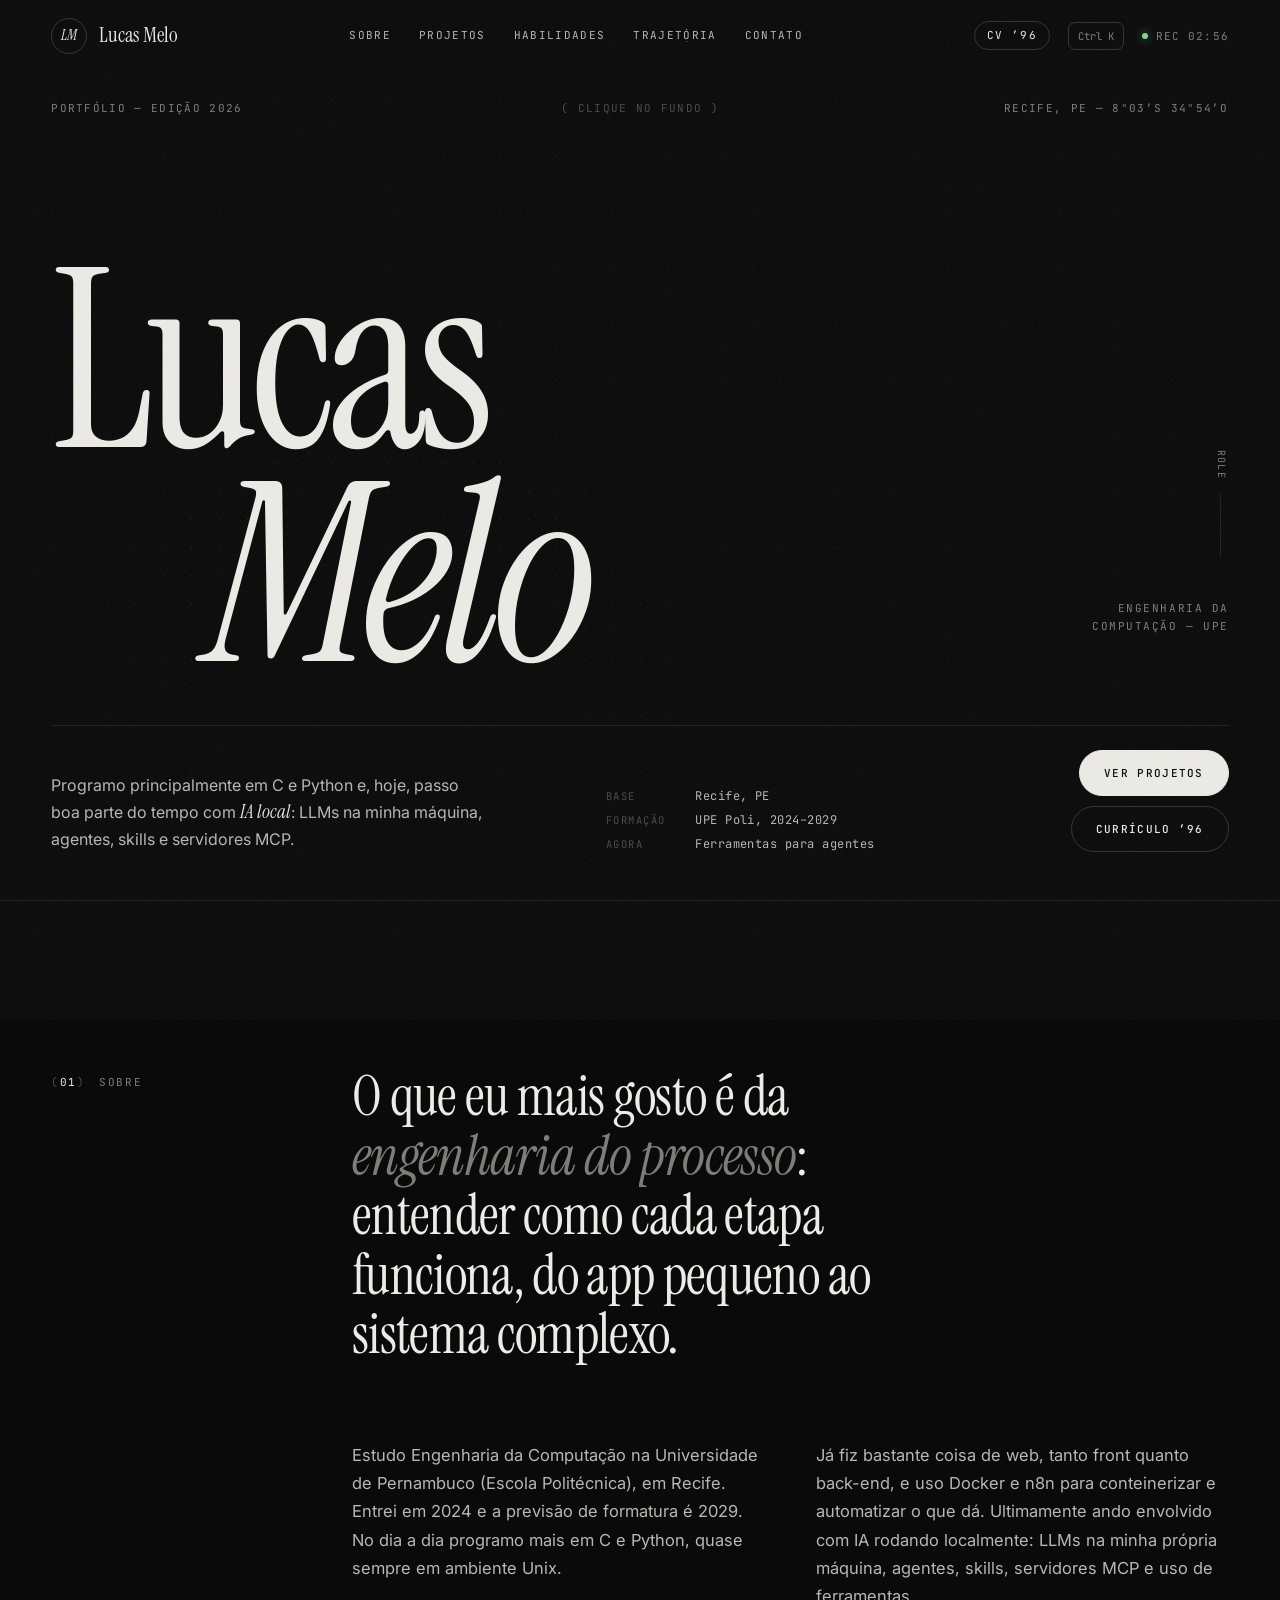
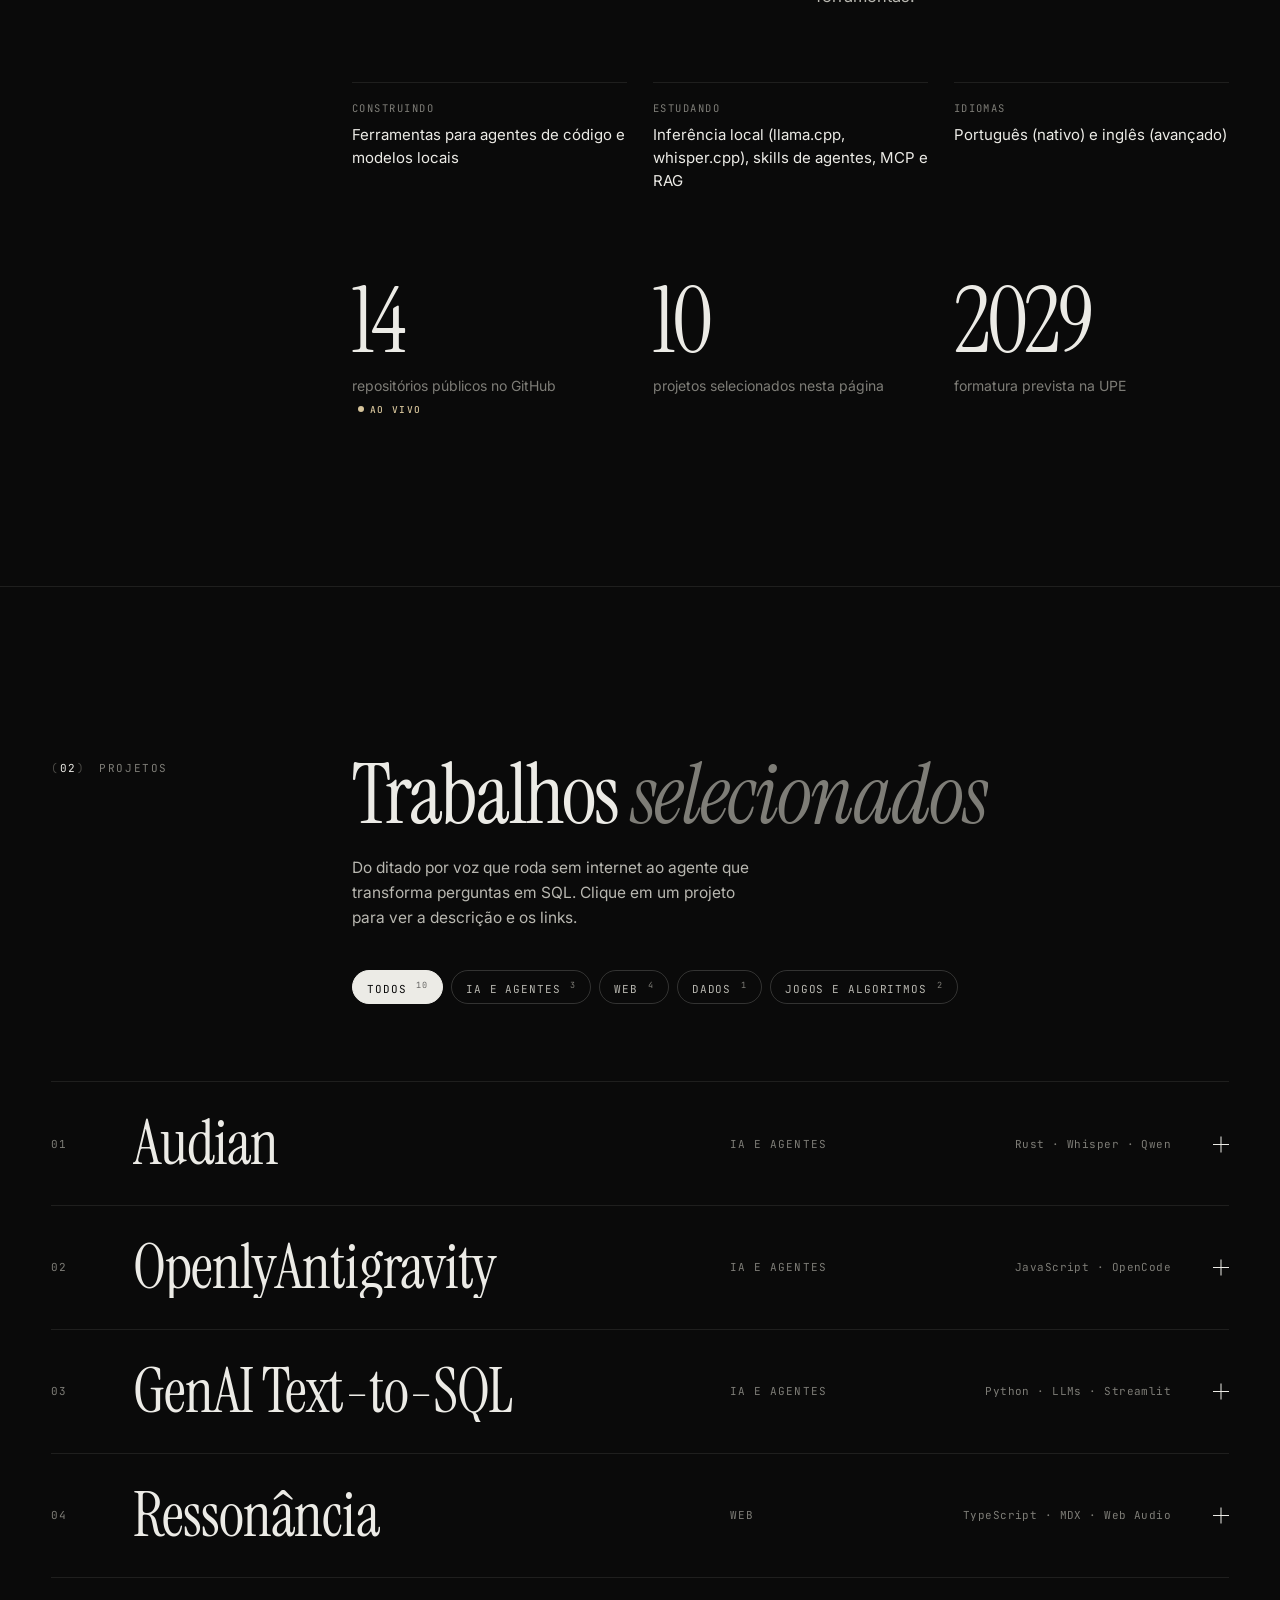
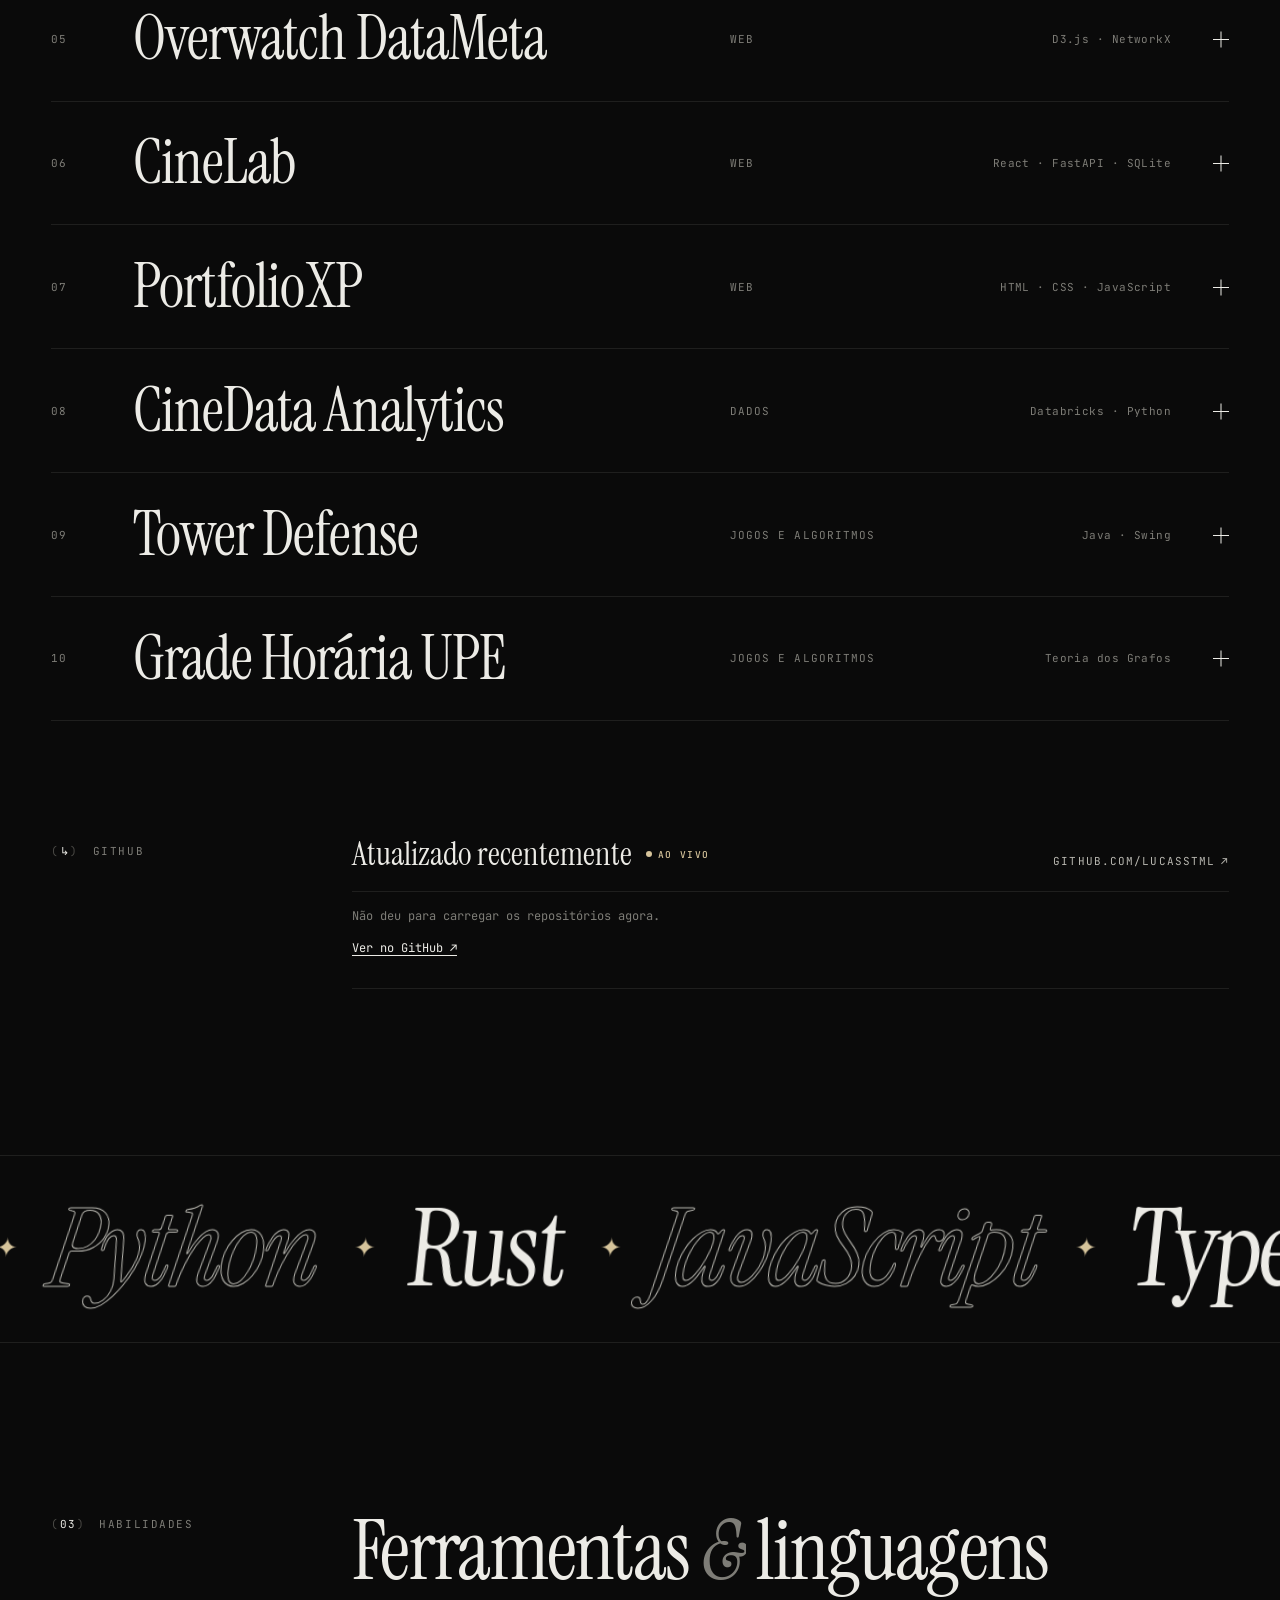
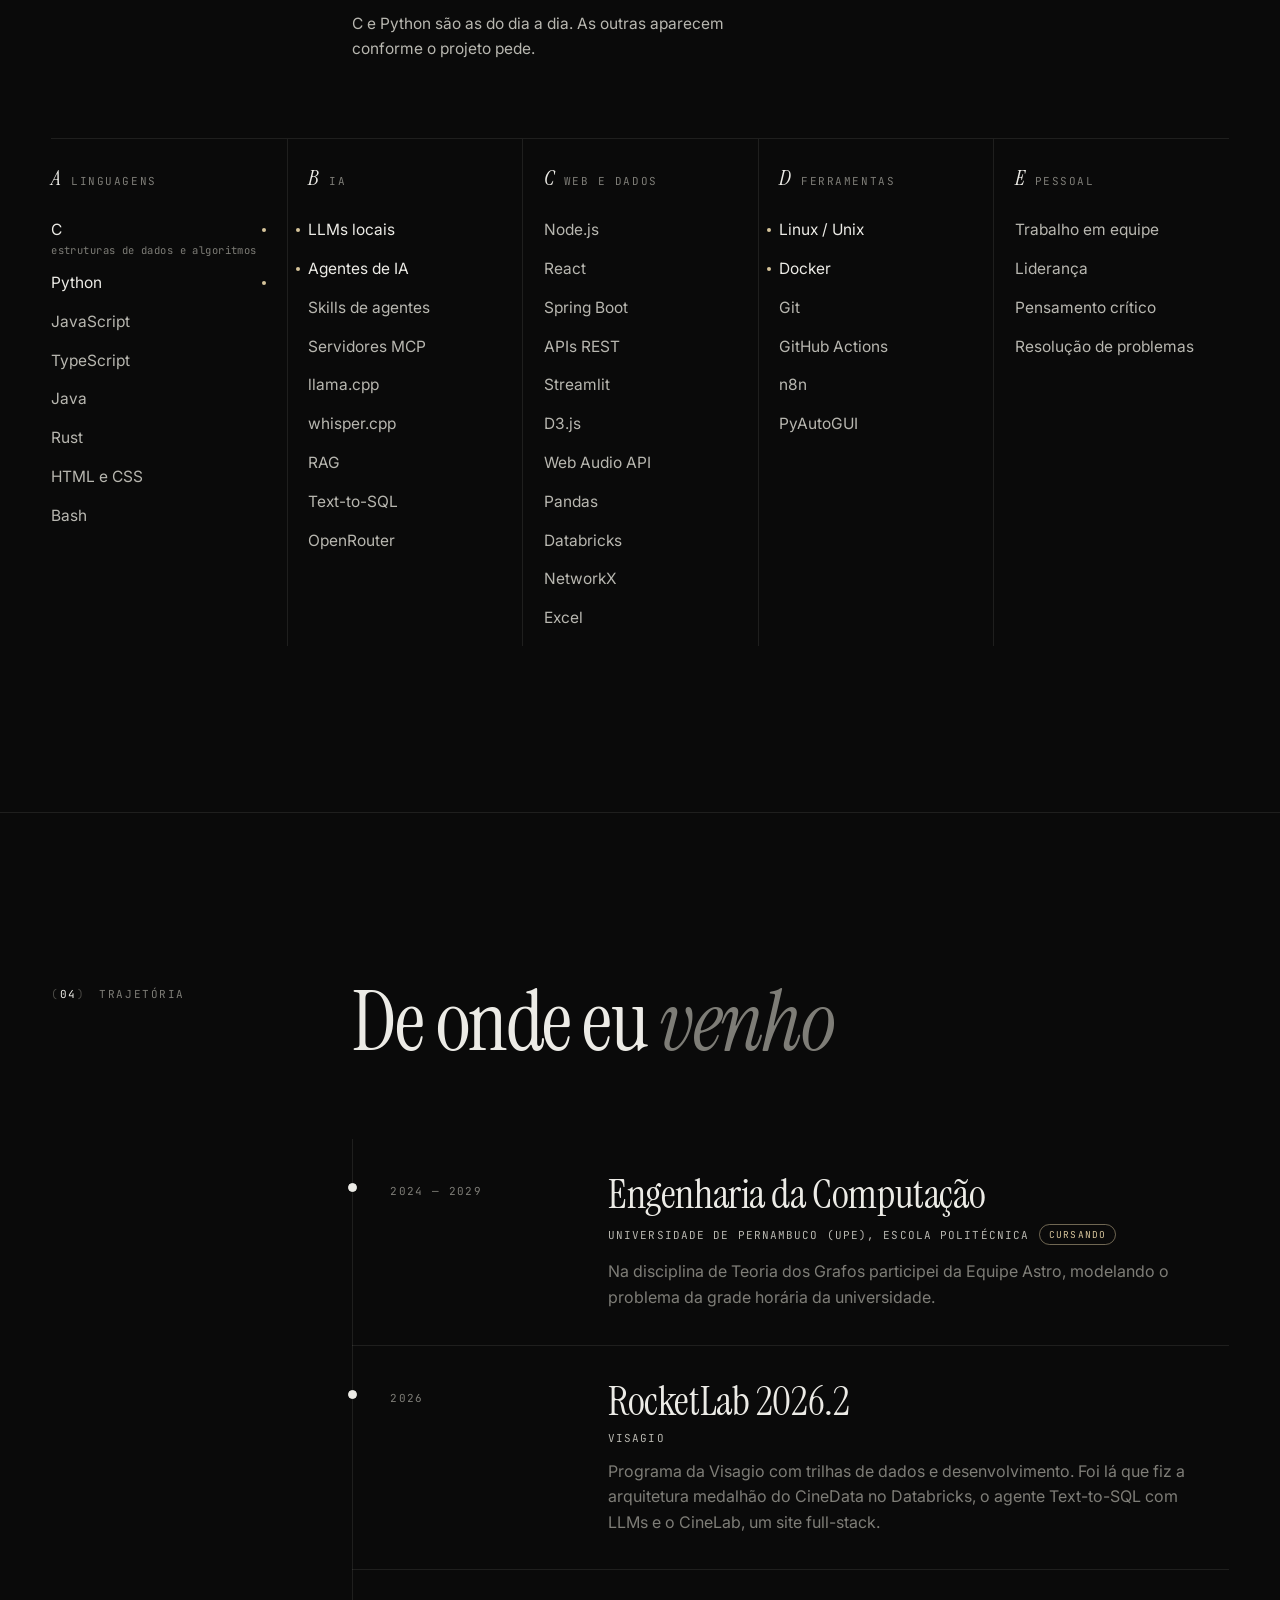
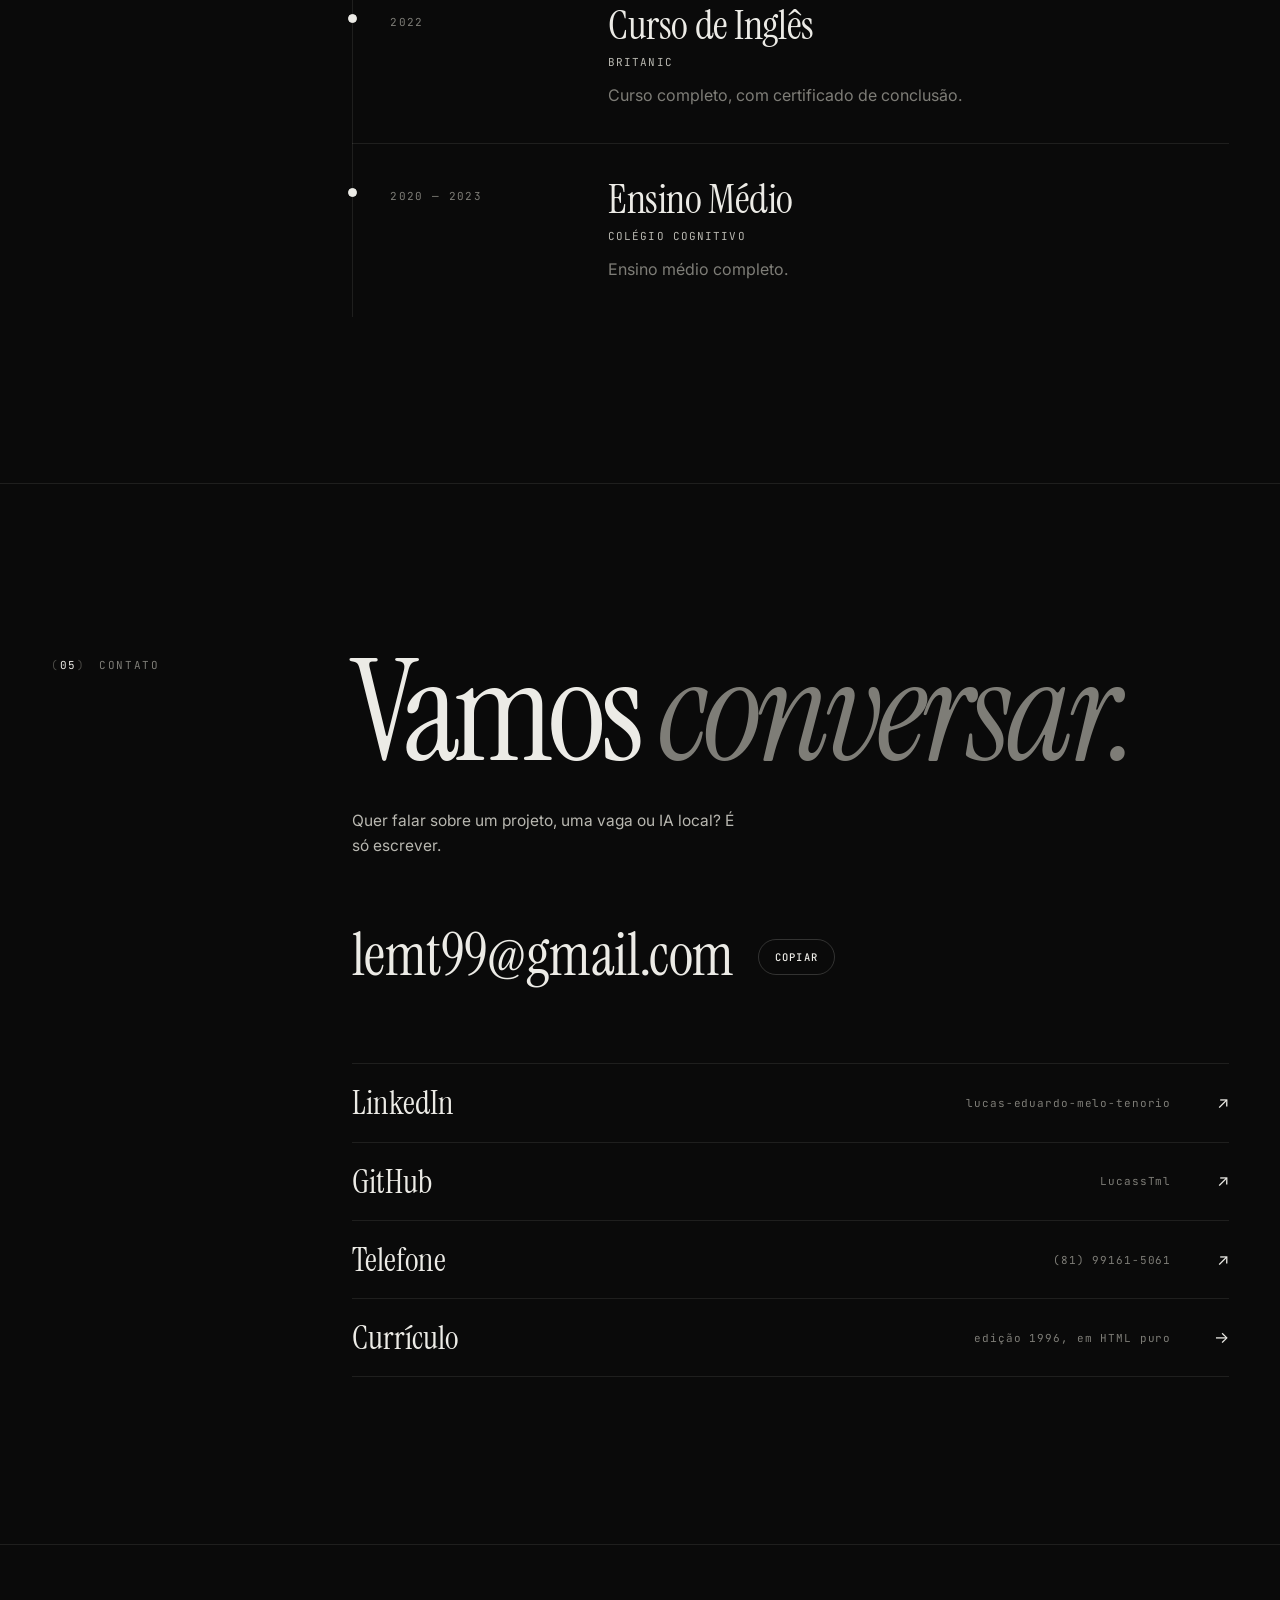
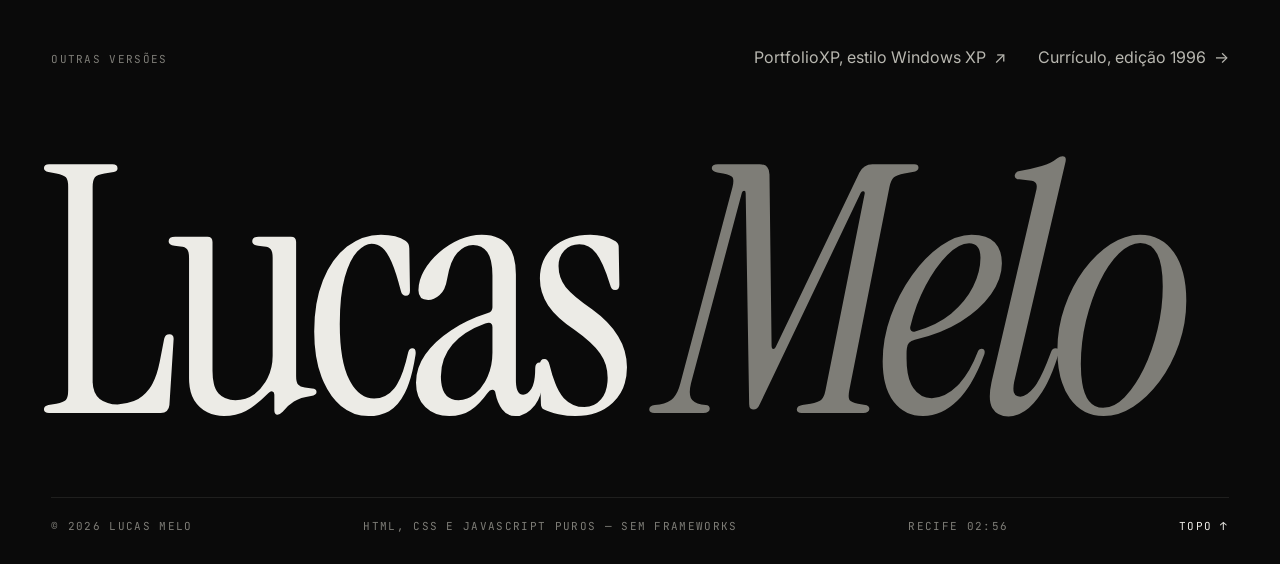
==== commit c2e8bf20: "Remove o laboratório e o cursor personalizado Sai a seção de busca de caminhos e ordenação (lab.js, " ====
--- a/index.html
+++ b/index.html
@@ -27,9 +27,8 @@
 <link rel="preconnect" href="https://fonts.googleapis.com">
 <link rel="preconnect" href="https://fonts.gstatic.com" crossorigin>
 <link rel="stylesheet" href="https://fonts.googleapis.com/css2?family=Instrument+Serif:ital@0;1&family=Inter:wght@300;400;500&family=JetBrains+Mono:wght@400;500&display=swap">
-<link rel="stylesheet" href="assets/css/style.css?v=1.0.0">
-<script src="assets/js/main.js?v=1.0.0" defer></script>
-<script src="assets/js/lab.js?v=1.0.0" defer></script>
+<link rel="stylesheet" href="assets/css/style.css?v=1.1.0">
+<script src="assets/js/main.js?v=1.1.0" defer></script>
 <script type="application/ld+json">
 {
   "@context":"https://schema.org",
@@ -58,12 +57,6 @@
   </div>
 </div>
 
-<!-- Cursor -->
-<div class="cursor" aria-hidden="true">
-  <div class="cursor-ring"><span class="cursor-label"></span></div>
-  <div class="cursor-dot"></div>
-</div>
-
 <div class="progress" aria-hidden="true"></div>
 
 <!-- Navegação -->
@@ -74,11 +67,10 @@
     <a href="#projetos" data-roll>Projetos</a>
     <a href="#habilidades" data-roll>Habilidades</a>
     <a href="#trajetoria" data-roll>Trajetória</a>
-    <a href="#lab" data-roll>Lab</a>
     <a href="#contato" data-roll>Contato</a>
   </nav>
   <div class="nav-right">
-    <a class="nav-cv" href="curriculo/" data-roll data-cursor="1996">CV ’96</a>
+    <a class="nav-cv" href="curriculo/" data-roll>CV ’96</a>
     <button class="kbd" type="button" data-palette-open aria-label="Abrir a paleta de comandos (Ctrl + K)"><span data-mod>Ctrl</span> K</button>
     <span class="clock" title="Hora local em Recife"><span class="clock-dot"></span>REC <time data-clock>--:--</time></span>
     <button class="menu-btn" type="button" aria-expanded="false" aria-controls="menu" data-menu-btn><span>Menu</span><i></i></button>
@@ -91,8 +83,7 @@
     <a href="#projetos" style="--i:1"><small>02</small>Projetos</a>
     <a href="#habilidades" style="--i:2"><small>03</small>Habilidades</a>
     <a href="#trajetoria" style="--i:3"><small>04</small>Trajetória</a>
-    <a href="#lab" style="--i:4"><small>05</small>Laboratório</a>
-    <a href="#contato" style="--i:5"><small>06</small>Contato</a>
+    <a href="#contato" style="--i:4"><small>05</small>Contato</a>
   </nav>
   <div class="menu-foot">
     <a href="curriculo/">Currículo, edição 1996 →</a>
@@ -126,7 +117,7 @@
         </ul>
         <div class="hero-cta hero-in" style="--d:6">
           <a class="btn btn-solid" href="#projetos" data-magnetic><span>Ver projetos</span></a>
-          <a class="btn" href="curriculo/" data-magnetic data-cursor="1996"><span>Currículo ’96</span></a>
+          <a class="btn" href="curriculo/" data-magnetic><span>Currículo ’96</span></a>
         </div>
       </div>
       <a class="scroll-cue hero-in" style="--d:7" href="#sobre" aria-label="Rolar até Sobre"><span class="mono">Role</span><span class="scroll-line"></span></a>
@@ -181,7 +172,7 @@
       <ol class="projects" data-projects>
         <li class="project" data-cat="ia" data-preview="audian" id="projeto-audian">
           <div class="project-clip">
-            <button class="project-row" type="button" aria-expanded="false" aria-controls="pd-audian" data-cursor="abrir">
+            <button class="project-row" type="button" aria-expanded="false" aria-controls="pd-audian">
               <span class="p-num">01</span><span class="p-name">Audian</span><span class="p-cat">IA e agentes</span><span class="p-stack">Rust · Whisper · Qwen</span><span class="p-icon" aria-hidden="true"></span>
             </button>
             <div class="project-detail" id="pd-audian">
@@ -194,7 +185,7 @@
         </li>
         <li class="project" data-cat="ia" data-preview="antigravity" id="projeto-openlyantigravity">
           <div class="project-clip">
-            <button class="project-row" type="button" aria-expanded="false" aria-controls="pd-antigravity" data-cursor="abrir">
+            <button class="project-row" type="button" aria-expanded="false" aria-controls="pd-antigravity">
               <span class="p-num">02</span><span class="p-name">OpenlyAntigravity</span><span class="p-cat">IA e agentes</span><span class="p-stack">JavaScript · OpenCode</span><span class="p-icon" aria-hidden="true"></span>
             </button>
             <div class="project-detail" id="pd-antigravity">
@@ -207,7 +198,7 @@
         </li>
         <li class="project" data-cat="ia" data-preview="texttosql" id="projeto-text-to-sql">
           <div class="project-clip">
-            <button class="project-row" type="button" aria-expanded="false" aria-controls="pd-texttosql" data-cursor="abrir">
+            <button class="project-row" type="button" aria-expanded="false" aria-controls="pd-texttosql">
               <span class="p-num">03</span><span class="p-name">GenAI Text-to-SQL</span><span class="p-cat">IA e agentes</span><span class="p-stack">Python · LLMs · Streamlit</span><span class="p-icon" aria-hidden="true"></span>
             </button>
             <div class="project-detail" id="pd-texttosql">
@@ -220,7 +211,7 @@
         </li>
         <li class="project" data-cat="web" data-preview="ressonancia" id="projeto-ressonancia">
           <div class="project-clip">
-            <button class="project-row" type="button" aria-expanded="false" aria-controls="pd-ressonancia" data-cursor="abrir">
+            <button class="project-row" type="button" aria-expanded="false" aria-controls="pd-ressonancia">
               <span class="p-num">04</span><span class="p-name">Ressonância</span><span class="p-cat">Web</span><span class="p-stack">TypeScript · MDX · Web Audio</span><span class="p-icon" aria-hidden="true"></span>
             </button>
             <div class="project-detail" id="pd-ressonancia">
@@ -233,7 +224,7 @@
         </li>
         <li class="project" data-cat="web" data-preview="overwatch" id="projeto-overwatch">
           <div class="project-clip">
-            <button class="project-row" type="button" aria-expanded="false" aria-controls="pd-overwatch" data-cursor="abrir">
+            <button class="project-row" type="button" aria-expanded="false" aria-controls="pd-overwatch">
               <span class="p-num">05</span><span class="p-name">Overwatch DataMeta</span><span class="p-cat">Web</span><span class="p-stack">D3.js · NetworkX</span><span class="p-icon" aria-hidden="true"></span>
             </button>
             <div class="project-detail" id="pd-overwatch">
@@ -246,7 +237,7 @@
         </li>
         <li class="project" data-cat="web" data-preview="cinelab" id="projeto-cinelab">
           <div class="project-clip">
-            <button class="project-row" type="button" aria-expanded="false" aria-controls="pd-cinelab" data-cursor="abrir">
+            <button class="project-row" type="button" aria-expanded="false" aria-controls="pd-cinelab">
               <span class="p-num">06</span><span class="p-name">CineLab</span><span class="p-cat">Web</span><span class="p-stack">React · FastAPI · SQLite</span><span class="p-icon" aria-hidden="true"></span>
             </button>
             <div class="project-detail" id="pd-cinelab">
@@ -259,7 +250,7 @@
         </li>
         <li class="project" data-cat="web" data-preview="portfolioxp" id="projeto-portfolioxp">
           <div class="project-clip">
-            <button class="project-row" type="button" aria-expanded="false" aria-controls="pd-portfolioxp" data-cursor="abrir">
+            <button class="project-row" type="button" aria-expanded="false" aria-controls="pd-portfolioxp">
               <span class="p-num">07</span><span class="p-name">PortfolioXP</span><span class="p-cat">Web</span><span class="p-stack">HTML · CSS · JavaScript</span><span class="p-icon" aria-hidden="true"></span>
             </button>
             <div class="project-detail" id="pd-portfolioxp">
@@ -272,7 +263,7 @@
         </li>
         <li class="project" data-cat="dados" data-preview="cinedata" id="projeto-cinedata">
           <div class="project-clip">
-            <button class="project-row" type="button" aria-expanded="false" aria-controls="pd-cinedata" data-cursor="abrir">
+            <button class="project-row" type="button" aria-expanded="false" aria-controls="pd-cinedata">
               <span class="p-num">08</span><span class="p-name">CineData Analytics</span><span class="p-cat">Dados</span><span class="p-stack">Databricks · Python</span><span class="p-icon" aria-hidden="true"></span>
             </button>
             <div class="project-detail" id="pd-cinedata">
@@ -285,7 +276,7 @@
         </li>
         <li class="project" data-cat="jogos" data-preview="tower" id="projeto-tower-defense">
           <div class="project-clip">
-            <button class="project-row" type="button" aria-expanded="false" aria-controls="pd-tower" data-cursor="abrir">
+            <button class="project-row" type="button" aria-expanded="false" aria-controls="pd-tower">
               <span class="p-num">09</span><span class="p-name">Tower Defense</span><span class="p-cat">Jogos e algoritmos</span><span class="p-stack">Java · Swing</span><span class="p-icon" aria-hidden="true"></span>
             </button>
             <div class="project-detail" id="pd-tower">
@@ -298,7 +289,7 @@
         </li>
         <li class="project" data-cat="jogos" data-preview="grade" id="projeto-grade-horaria">
           <div class="project-clip">
-            <button class="project-row" type="button" aria-expanded="false" aria-controls="pd-grade" data-cursor="abrir">
+            <button class="project-row" type="button" aria-expanded="false" aria-controls="pd-grade">
               <span class="p-num">10</span><span class="p-name">Grade Horária UPE</span><span class="p-cat">Jogos e algoritmos</span><span class="p-stack">Teoria dos Grafos</span><span class="p-icon" aria-hidden="true"></span>
             </button>
             <div class="project-detail" id="pd-grade">
@@ -431,91 +422,15 @@
     </div>
   </section>
 
-  <!-- LABORATÓRIO -->
-  <section class="section" id="lab">
-    <div class="wrap grid">
-      <p class="label" data-reveal><span>05</span><b data-scramble>Laboratório</b></p>
-      <div class="col-main">
-        <div class="section-head">
-          <h2 class="title" data-split>Algoritmos, <em>ao vivo</em></h2>
-          <p class="section-sub" data-reveal>Dois visualizadores que vieram do PortfolioXP, redesenhados para cá. No grid, arraste para desenhar paredes ou mover o início e o fim.</p>
-        </div>
-      </div>
-    </div>
-    <div class="wrap">
-      <div class="lab" data-lab data-reveal>
-        <div class="lab-tabs" role="tablist" aria-label="Visualizadores">
-          <button class="lab-tab" role="tab" type="button" id="tab-path" aria-selected="true" aria-controls="panel-path">Busca de caminhos</button>
-          <button class="lab-tab" role="tab" type="button" id="tab-sort" aria-selected="false" aria-controls="panel-sort" tabindex="-1">Ordenação</button>
-          <span class="lab-tab-line" aria-hidden="true"></span>
-        </div>
-
-        <div class="lab-panel" role="tabpanel" id="panel-path" aria-labelledby="tab-path">
-          <div class="lab-bar">
-            <div class="seg" role="radiogroup" aria-label="Algoritmo de busca" data-path-algo>
-              <button type="button" role="radio" aria-checked="false" data-v="bfs">BFS</button>
-              <button type="button" role="radio" aria-checked="false" data-v="dfs">DFS</button>
-              <button type="button" role="radio" aria-checked="false" data-v="dijkstra">Dijkstra</button>
-              <button type="button" role="radio" aria-checked="true" data-v="astar">A*</button>
-            </div>
-            <div class="seg" role="radiogroup" aria-label="Tipo de mapa" data-path-map>
-              <button type="button" role="radio" aria-checked="true" data-v="maze">Labirinto</button>
-              <button type="button" role="radio" aria-checked="false" data-v="field">Campo com lama</button>
-            </div>
-            <div class="lab-actions">
-              <button class="btn btn-sm" type="button" data-path-new>Novo mapa</button>
-              <button class="btn btn-sm btn-solid" type="button" data-path-run>Buscar</button>
-            </div>
-          </div>
-          <div class="lab-stage">
-            <canvas class="lab-canvas" data-path-canvas aria-label="Grid da busca de caminhos" role="img"></canvas>
-          </div>
-          <div class="lab-foot mono">
-            <span>Visitados <b data-path-visited>0</b></span>
-            <span>Passos <b data-path-steps>—</b></span>
-            <span>Custo <b data-path-cost>—</b></span>
-            <span class="lab-legend"><i class="lg-start"></i>início <i class="lg-end"></i>fim <i class="lg-mud"></i>lama (custo 5)</span>
-          </div>
-        </div>
-
-        <div class="lab-panel" role="tabpanel" id="panel-sort" aria-labelledby="tab-sort" hidden>
-          <div class="lab-bar">
-            <div class="seg" role="radiogroup" aria-label="Algoritmo de ordenação" data-sort-algo>
-              <button type="button" role="radio" aria-checked="false" data-v="bubble">Bubble</button>
-              <button type="button" role="radio" aria-checked="false" data-v="insertion">Insertion</button>
-              <button type="button" role="radio" aria-checked="false" data-v="selection">Selection</button>
-              <button type="button" role="radio" aria-checked="true" data-v="merge">Merge</button>
-              <button type="button" role="radio" aria-checked="false" data-v="quick">Quick</button>
-              <button type="button" role="radio" aria-checked="false" data-v="heap">Heap</button>
-            </div>
-            <label class="speed mono">Velocidade <input type="range" min="1" max="10" value="5" data-sort-speed></label>
-            <div class="lab-actions">
-              <button class="btn btn-sm" type="button" data-sort-shuffle>Embaralhar</button>
-              <button class="btn btn-sm btn-solid" type="button" data-sort-run>Ordenar</button>
-            </div>
-          </div>
-          <div class="lab-stage">
-            <canvas class="lab-canvas" data-sort-canvas aria-label="Barras da ordenação" role="img"></canvas>
-          </div>
-          <div class="lab-foot mono">
-            <span>Comparações <b data-sort-cmp>0</b></span>
-            <span>Escritas <b data-sort-writes>0</b></span>
-            <span>Complexidade <b data-sort-big>O(n log n)</b></span>
-          </div>
-        </div>
-      </div>
-    </div>
-  </section>
-
   <!-- CONTATO -->
   <section class="section contact" id="contato">
     <div class="wrap grid">
-      <p class="label" data-reveal><span>06</span><b data-scramble>Contato</b></p>
+      <p class="label" data-reveal><span>05</span><b data-scramble>Contato</b></p>
       <div class="col-main">
         <h2 class="contact-title" data-split>Vamos <em>conversar.</em></h2>
         <p class="section-sub" data-reveal>Quer falar sobre um projeto, uma vaga ou IA local? É só escrever.</p>
         <div class="mail" data-reveal>
-          <a class="mail-link" href="mailto:lemt99@gmail.com" data-cursor="escrever">lemt99@gmail.com</a>
+          <a class="mail-link" href="mailto:lemt99@gmail.com">lemt99@gmail.com</a>
           <button class="btn btn-sm" type="button" data-copy="lemt99@gmail.com" data-magnetic><span>Copiar</span></button>
         </div>
         <ul class="contact-list">
--- a/assets/css/style.css
+++ b/assets/css/style.css
@@ -140,27 +140,6 @@
 .intro-count { color: var(--fg); font-variant-numeric: tabular-nums; }
 .intro.is-done { transform: translateY(-100%); transition: transform 1.1s var(--ease-io); }
 .intro.is-done .intro-inner { transform: translateY(30vh); opacity: 0; }
-
-/* ---------- Cursor ---------- */
-.cursor { display: none; }
-.has-cursor .cursor { display: block; }
-.has-cursor, .has-cursor * { cursor: none !important; }
-.has-cursor input[type="text"] { cursor: text !important; }
-.cursor-dot, .cursor-ring { position: fixed; left: 0; top: 0; z-index: 400; pointer-events: none; border-radius: 50%; }
-.cursor-dot { width: 6px; height: 6px; margin: -3px 0 0 -3px; background: #fff; mix-blend-mode: difference; }
-.cursor-ring {
-  display: grid; place-items: center;
-  width: 38px; height: 38px; margin: -19px 0 0 -19px;
-  border: 1px solid rgba(255, 255, 255, .45); mix-blend-mode: difference;
-  transition: width .45s var(--ease), height .45s var(--ease), margin .45s var(--ease), background-color .35s, border-color .35s, scale .3s var(--ease), opacity .3s;
-}
-.cursor-ring.is-link { width: 62px; height: 62px; margin: -31px 0 0 -31px; border-color: #fff; }
-.cursor-ring.has-label { width: 86px; height: 86px; margin: -43px 0 0 -43px; background: var(--fg); border-color: var(--fg); mix-blend-mode: normal; }
-.cursor-ring.is-down { scale: .82; }
-.cursor-label { font: 500 9.5px var(--mono); letter-spacing: .12em; text-transform: uppercase; color: var(--bg); opacity: 0; transition: opacity .25s; }
-.cursor-ring.has-label .cursor-label { opacity: 1; }
-.cursor-ring.has-label + .cursor-dot { opacity: 0; }
-.cursor.is-hidden .cursor-ring, .cursor.is-hidden .cursor-dot { opacity: 0; }
 
 /* ---------- Barra de progresso ---------- */
 .progress { position: fixed; left: 0; top: 0; z-index: 60; width: 100%; height: 1px; background: var(--fg); transform: scaleX(var(--p, 0)); transform-origin: left; }
@@ -423,30 +402,6 @@
 .tl-where { display: flex; flex-wrap: wrap; align-items: center; gap: 10px; margin: 8px 0 14px; font: 400 11px var(--mono); letter-spacing: .1em; text-transform: uppercase; color: var(--fg-2); }
 .tl-body > p:last-child { max-width: 60ch; color: var(--muted); }
 .tag { padding: 3px 9px; border: 1px solid rgba(214, 196, 155, .5); border-radius: 999px; color: var(--accent); font-size: 9.5px; }
-
-/* ---------- Laboratório ---------- */
-.lab { margin-top: clamp(48px, 6vw, 80px); border: 1px solid var(--line); background: linear-gradient(180deg, #0e0e0d, #0a0a0a 60%); }
-.lab-tabs { position: relative; display: flex; border-bottom: 1px solid var(--line); }
-.lab-tab { padding: 18px 24px; font: 400 11px var(--mono); letter-spacing: .12em; text-transform: uppercase; color: var(--muted); transition: color .3s; }
-.lab-tab[aria-selected="true"], .lab-tab:hover { color: var(--fg); }
-.lab-tab-line { position: absolute; left: 0; bottom: -1px; height: 1px; width: 0; background: var(--fg); transition: transform .6s var(--ease), width .6s var(--ease); }
-.lab-bar { display: flex; flex-wrap: wrap; align-items: center; gap: 12px 18px; padding: 16px 20px; border-bottom: 1px solid var(--line); }
-.seg { display: inline-flex; flex-wrap: wrap; padding: 3px; border: 1px solid var(--line-2); border-radius: 999px; }
-.seg button { height: 30px; padding: 0 13px; border-radius: 999px; font: 400 11px var(--mono); letter-spacing: .04em; color: var(--muted); transition: background-color .35s var(--ease), color .35s; }
-.seg button:hover { color: var(--fg); }
-.seg button[aria-checked="true"] { background: var(--fg); color: var(--bg); }
-.lab-actions { display: flex; gap: 8px; margin-left: auto; }
-.speed { display: inline-flex; align-items: center; gap: 10px; color: var(--muted); font-size: 10.5px; }
-.speed input { width: 110px; accent-color: var(--fg); }
-.lab-stage { position: relative; height: clamp(300px, 42vw, 500px); }
-.lab-canvas { width: 100%; height: 100%; touch-action: none; }
-.lab-foot { display: flex; flex-wrap: wrap; align-items: center; gap: 8px 28px; padding: 14px 20px; border-top: 1px solid var(--line); font-size: 10.5px; color: var(--muted); }
-.lab-foot b { margin-left: 6px; color: var(--fg); font-weight: 500; font-variant-numeric: tabular-nums; }
-.lab-legend { display: inline-flex; align-items: center; gap: 8px; margin-left: auto; }
-.lab-legend i { display: inline-block; width: 10px; height: 10px; margin-left: 8px; }
-.lg-start { background: var(--fg); border-radius: 50%; }
-.lg-end { border: 1px solid var(--accent); background: rgba(214, 196, 155, .25); }
-.lg-mud { background: repeating-linear-gradient(45deg, rgba(236, 235, 230, .35) 0 1px, transparent 1px 3px); }
 
 /* ---------- Contato ---------- */
 .contact-title { font: 400 clamp(3.6rem, 11vw, 10.5rem)/.9 var(--serif); letter-spacing: -.035em; margin-bottom: 32px; }
@@ -561,12 +516,6 @@
   .tl-item { grid-template-columns: 1fr; gap: 4px; padding-left: 24px; }
   .tl-when { padding-top: 0; }
   .tl-item::before { top: 38px; }
-  .lab-bar { padding: 14px; }
-  .lab-actions { margin-left: 0; width: 100%; }
-  .lab-actions .btn { flex: 1; }
-  .lab-tab { padding: 16px 14px; }
-  .lab-legend { margin-left: 0; }
-  .speed input { width: 90px; }
   .contact-list a { grid-template-columns: minmax(0, 1fr) 1.5rem; }
   .contact-list a small { display: none; }
   .footer-bottom { flex-direction: column; }
